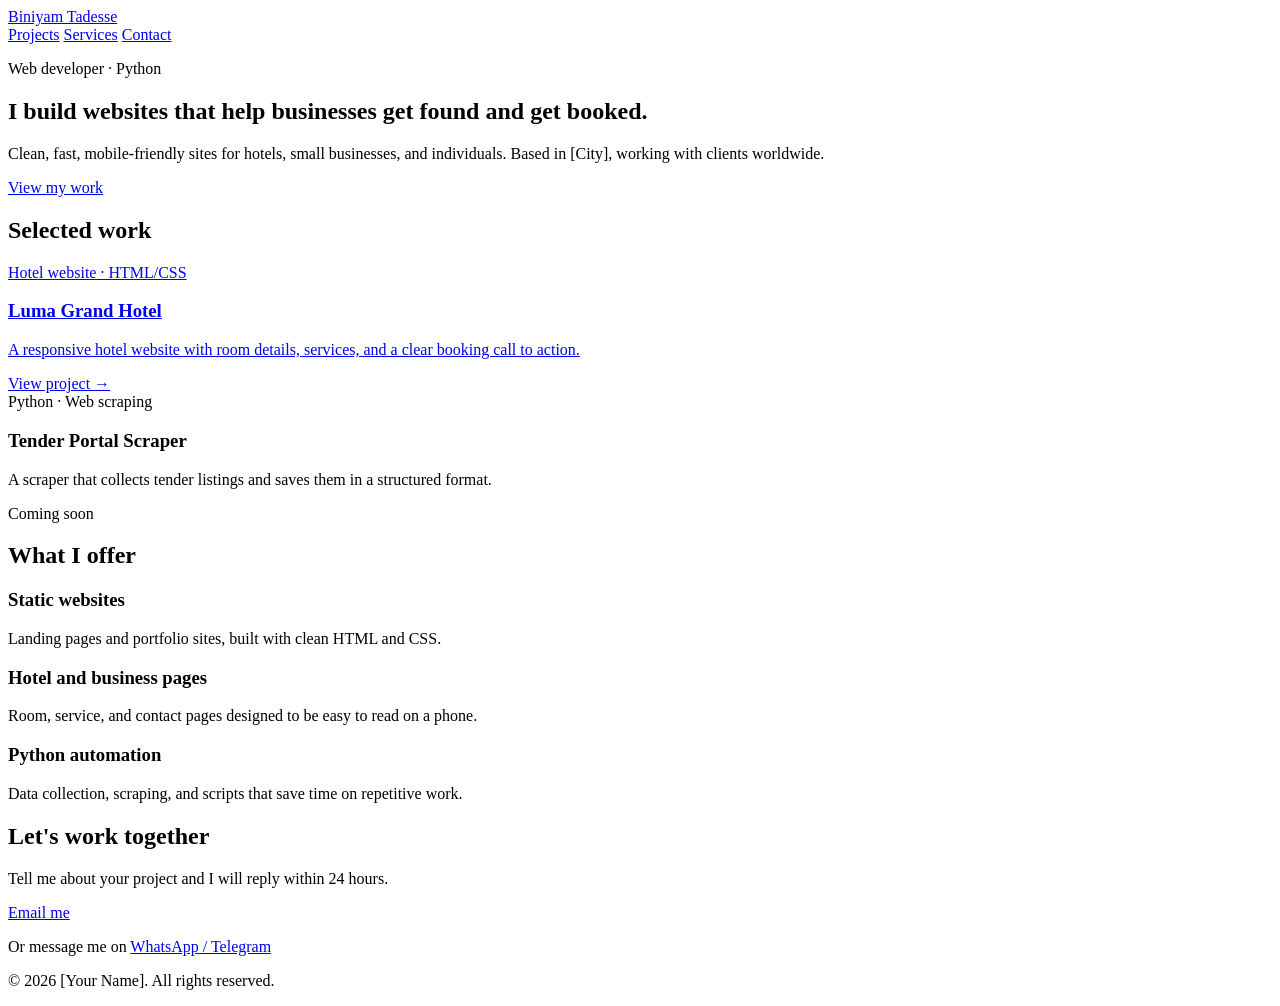
==== index.html @ 091b4e88 "Create index.html for portfolio website Initial HTML structure for a personal portfolio website." ====
<!DOCTYPE html>
<html lang="en">
<head>
  <meta charset="UTF-8">
  <meta name="viewport" content="width=device-width, initial-scale=1.0">
  <title>Biniyam Tadesse | Web Developer</title>
  <meta name="description" content="Portfolio of [Your Name], web developer and Python specialist.">
  <link rel="stylesheet" href="style.css">
</head>
<body>

  <header class="site-header">
    <a href="#top" class="logo">Biniyam Tadesse</a>
    <nav>
      <a href="#projects">Projects</a>
      <a href="#services">Services</a>
      <a href="#contact" class="nav-cta">Contact</a>
    </nav>
  </header>

  <main id="top">
    <section class="hero">
      <p class="eyebrow">Web developer · Python</p>
      <h1>I build websites that help businesses get found and get booked.</h1>
      <p class="lead">
        Clean, fast, mobile-friendly sites for hotels, small businesses, and
        individuals. Based in [City], working with clients worldwide.
      </p>
      <a href="#projects" class="btn">View my work</a>
    </section>

    <section id="projects" class="section">
      <h2>Selected work</h2>
      <div class="project-grid">

        <a href="hotel/index.html" class="project-card">
          <span class="project-tag">Hotel website · HTML/CSS</span>
          <h3>Luma Grand Hotel</h3>
          <p>A responsive hotel website with room details, services, and a clear booking call to action.</p>
          <span class="project-link">View project →</span>
        </a>

        <div class="project-card">
          <span class="project-tag">Python · Web scraping</span>
          <h3>Tender Portal Scraper</h3>
          <p>A scraper that collects tender listings and saves them in a structured format.</p>
          <span class="project-link muted">Coming soon</span>
        </div>

      </div>
    </section>

    <section id="services" class="section section-alt">
      <h2>What I offer</h2>
      <div class="service-grid">
        <div class="service">
          <h3>Static websites</h3>
          <p>Landing pages and portfolio sites, built with clean HTML and CSS.</p>
        </div>
        <div class="service">
          <h3>Hotel and business pages</h3>
          <p>Room, service, and contact pages designed to be easy to read on a phone.</p>
        </div>
        <div class="service">
          <h3>Python automation</h3>
          <p>Data collection, scraping, and scripts that save time on repetitive work.</p>
        </div>
      </div>
    </section>

    <section id="contact" class="section contact">
      <h2>Let's work together</h2>
      <p>Tell me about your project and I will reply within 24 hours.</p>
      <a href="mailto:[your-email@example.com]" class="btn">Email me</a>
      <p class="small">
        Or message me on
        <a href="[your-whatsapp-or-telegram-link]">WhatsApp / Telegram</a>
      </p>
    </section>
  </main>

  <footer class="site-footer">
    <p>© 2026 [Your Name]. All rights reserved.</p>
  </footer>

</body>
</html>
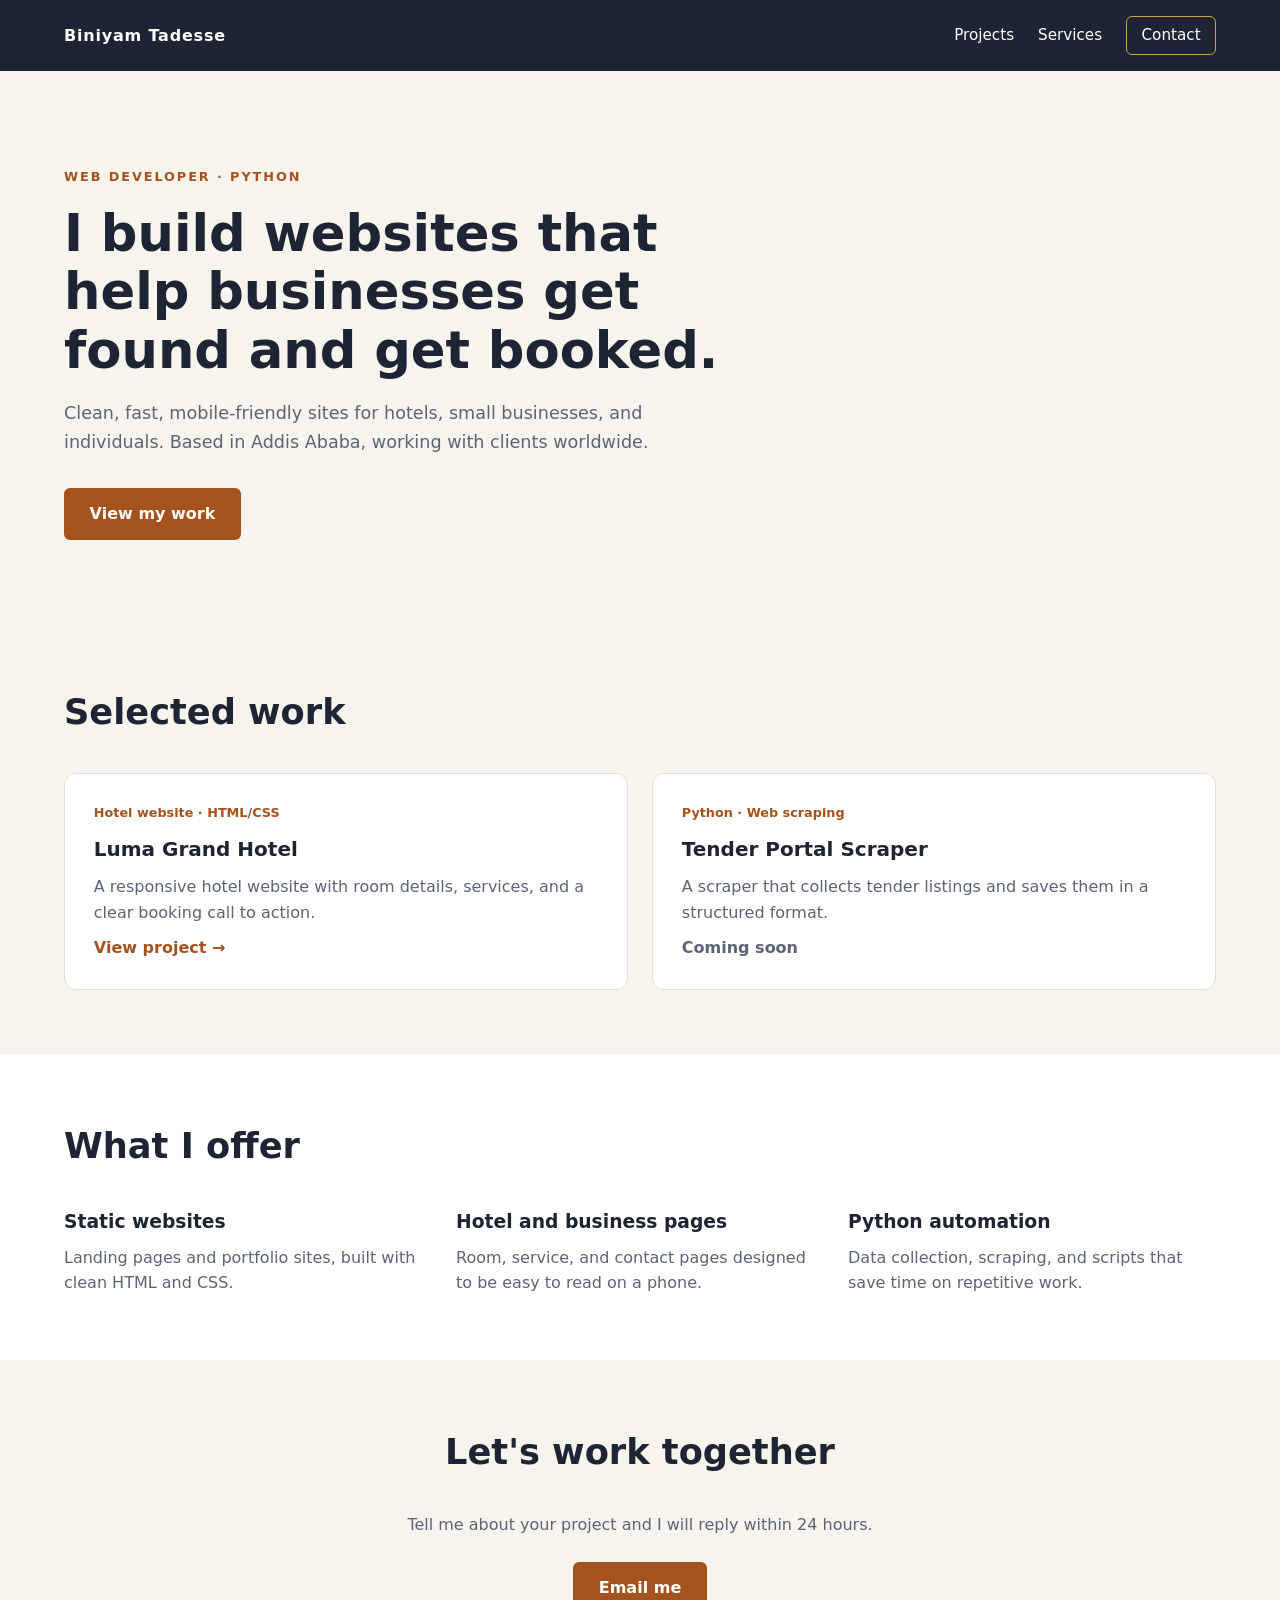
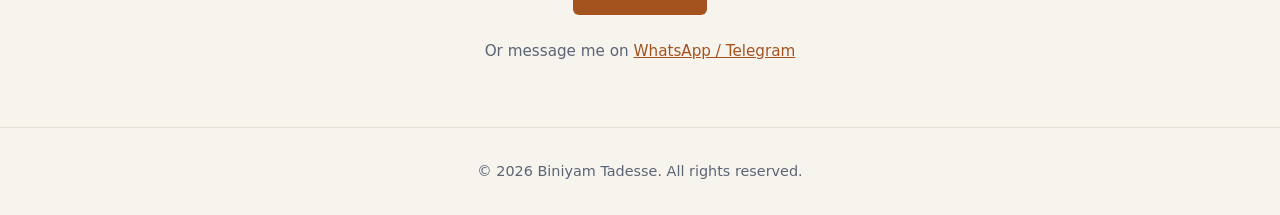
==== commit 44a25742: "Update personal information in index.html" ====
--- a/index.html
+++ b/index.html
@@ -24,7 +24,7 @@
       <h1>I build websites that help businesses get found and get booked.</h1>
       <p class="lead">
         Clean, fast, mobile-friendly sites for hotels, small businesses, and
-        individuals. Based in [City], working with clients worldwide.
+        individuals. Based in Addis Ababa, working with clients worldwide.
       </p>
       <a href="#projects" class="btn">View my work</a>
     </section>
@@ -74,13 +74,13 @@
       <a href="mailto:[your-email@example.com]" class="btn">Email me</a>
       <p class="small">
         Or message me on
-        <a href="[your-whatsapp-or-telegram-link]">WhatsApp / Telegram</a>
+        <a href="https://t.me/Bennzion">WhatsApp / Telegram</a>
       </p>
     </section>
   </main>
 
   <footer class="site-footer">
-    <p>© 2026 [Your Name]. All rights reserved.</p>
+    <p>© 2026 Biniyam Tadesse. All rights reserved.</p>
   </footer>
 
 </body>
--- a/style.css
+++ b/style.css
@@ -0,0 +1,146 @@
+:root {
+  --ink: #1d2433;
+  --muted: #5b6475;
+  --paper: #f7f4ee;
+  --white: #ffffff;
+  --accent: #a4531f;
+  --gold: #c9a24a;
+  --radius: 12px;
+}
+
+* { box-sizing: border-box; margin: 0; padding: 0; }
+
+body {
+  font-family: system-ui, -apple-system, "Segoe UI", Roboto, sans-serif;
+  color: var(--ink);
+  background: var(--paper);
+  line-height: 1.6;
+}
+
+a { color: inherit; }
+
+/* Header */
+.site-header {
+  position: sticky;
+  top: 0;
+  z-index: 10;
+  display: flex;
+  justify-content: space-between;
+  align-items: center;
+  padding: 1rem 5%;
+  background: var(--ink);
+  color: var(--white);
+}
+.logo { font-weight: 700; text-decoration: none; letter-spacing: 0.05em; }
+.site-header nav { display: flex; gap: 1.5rem; align-items: center; }
+.site-header nav a { text-decoration: none; font-size: 0.95rem; }
+.nav-cta {
+  border: 1px solid var(--gold);
+  padding: 0.4rem 0.9rem;
+  border-radius: 6px;
+}
+
+/* Hero */
+.hero {
+  padding: 6rem 5% 5rem;
+  max-width: 800px;
+}
+.eyebrow {
+  color: var(--accent);
+  text-transform: uppercase;
+  letter-spacing: 0.15em;
+  font-size: 0.8rem;
+  font-weight: 600;
+  margin-bottom: 1rem;
+}
+.hero h1 {
+  font-size: clamp(2rem, 5vw, 3.2rem);
+  line-height: 1.15;
+  margin-bottom: 1.2rem;
+}
+.lead {
+  font-size: 1.1rem;
+  color: var(--muted);
+  margin-bottom: 2rem;
+}
+
+/* Buttons */
+.btn {
+  display: inline-block;
+  background: var(--accent);
+  color: var(--white);
+  padding: 0.85rem 1.6rem;
+  border-radius: 6px;
+  text-decoration: none;
+  font-weight: 600;
+}
+.btn:hover { opacity: 0.9; }
+
+/* Sections */
+.section { padding: 4rem 5%; }
+.section h2 {
+  font-size: clamp(1.6rem, 3vw, 2.2rem);
+  margin-bottom: 2rem;
+}
+.section-alt { background: var(--white); }
+
+/* Project cards */
+.project-grid {
+  display: grid;
+  gap: 1.5rem;
+  grid-template-columns: repeat(auto-fit, minmax(260px, 1fr));
+}
+.project-card {
+  display: flex;
+  flex-direction: column;
+  gap: 0.6rem;
+  padding: 1.8rem;
+  background: var(--white);
+  border: 1px solid #e6e0d4;
+  border-radius: var(--radius);
+  text-decoration: none;
+  transition: transform 0.2s, box-shadow 0.2s;
+}
+a.project-card:hover {
+  transform: translateY(-4px);
+  box-shadow: 0 10px 24px rgba(0, 0, 0, 0.08);
+}
+.project-tag {
+  font-size: 0.8rem;
+  color: var(--accent);
+  font-weight: 600;
+}
+.project-card h3 { font-size: 1.25rem; }
+.project-card p { color: var(--muted); flex-grow: 1; }
+.project-link { font-weight: 600; color: var(--accent); }
+.project-link.muted { color: var(--muted); }
+
+/* Services */
+.service-grid {
+  display: grid;
+  gap: 1.5rem;
+  grid-template-columns: repeat(auto-fit, minmax(220px, 1fr));
+}
+.service h3 { margin-bottom: 0.5rem; }
+.service p { color: var(--muted); }
+
+/* Contact */
+.contact { text-align: center; }
+.contact p { color: var(--muted); margin-bottom: 1.5rem; }
+.contact .small { font-size: 0.95rem; margin: 1.5rem 0 0; }
+.contact .small a { color: var(--accent); }
+
+/* Footer */
+.site-footer {
+  text-align: center;
+  padding: 2rem 5%;
+  color: var(--muted);
+  font-size: 0.9rem;
+  border-top: 1px solid #e6e0d4;
+}
+
+/* Mobile */
+@media (max-width: 640px) {
+  .site-header { flex-direction: column; gap: 0.8rem; }
+  .site-header nav { gap: 1rem; }
+}
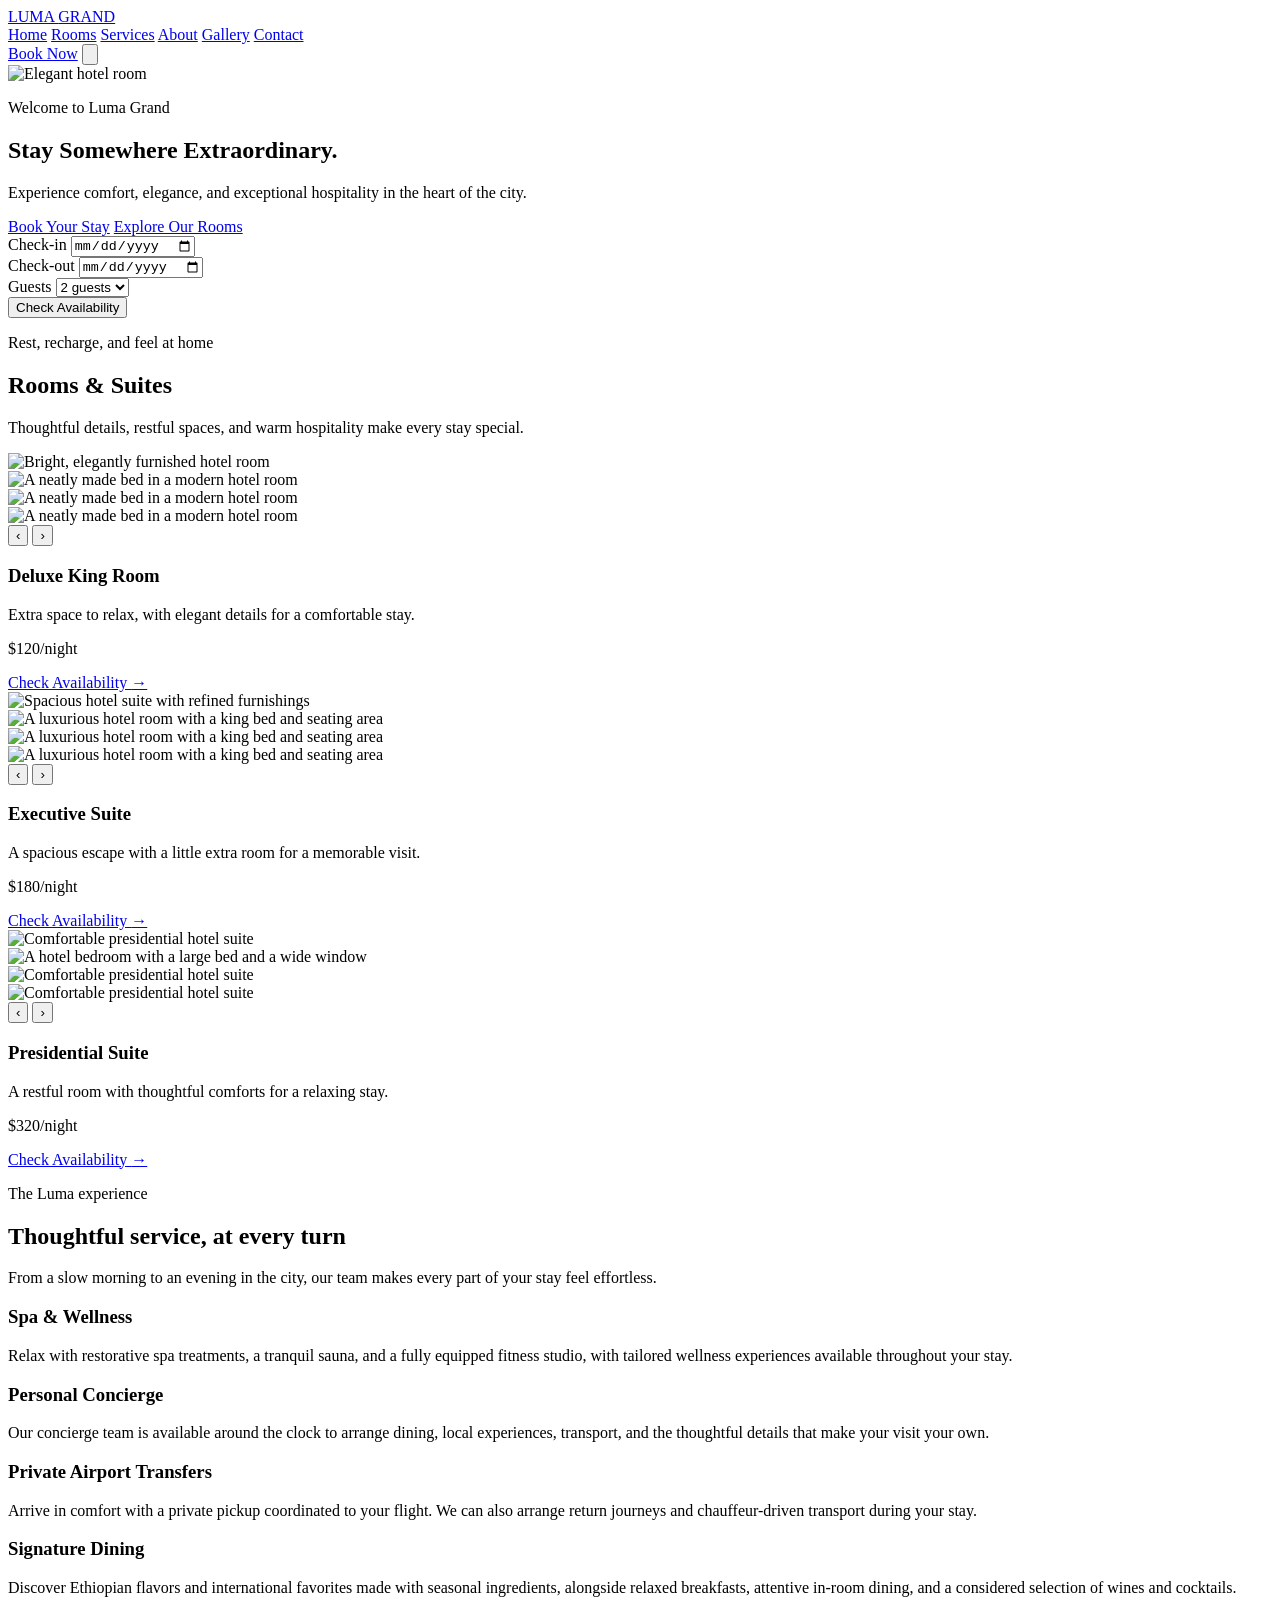
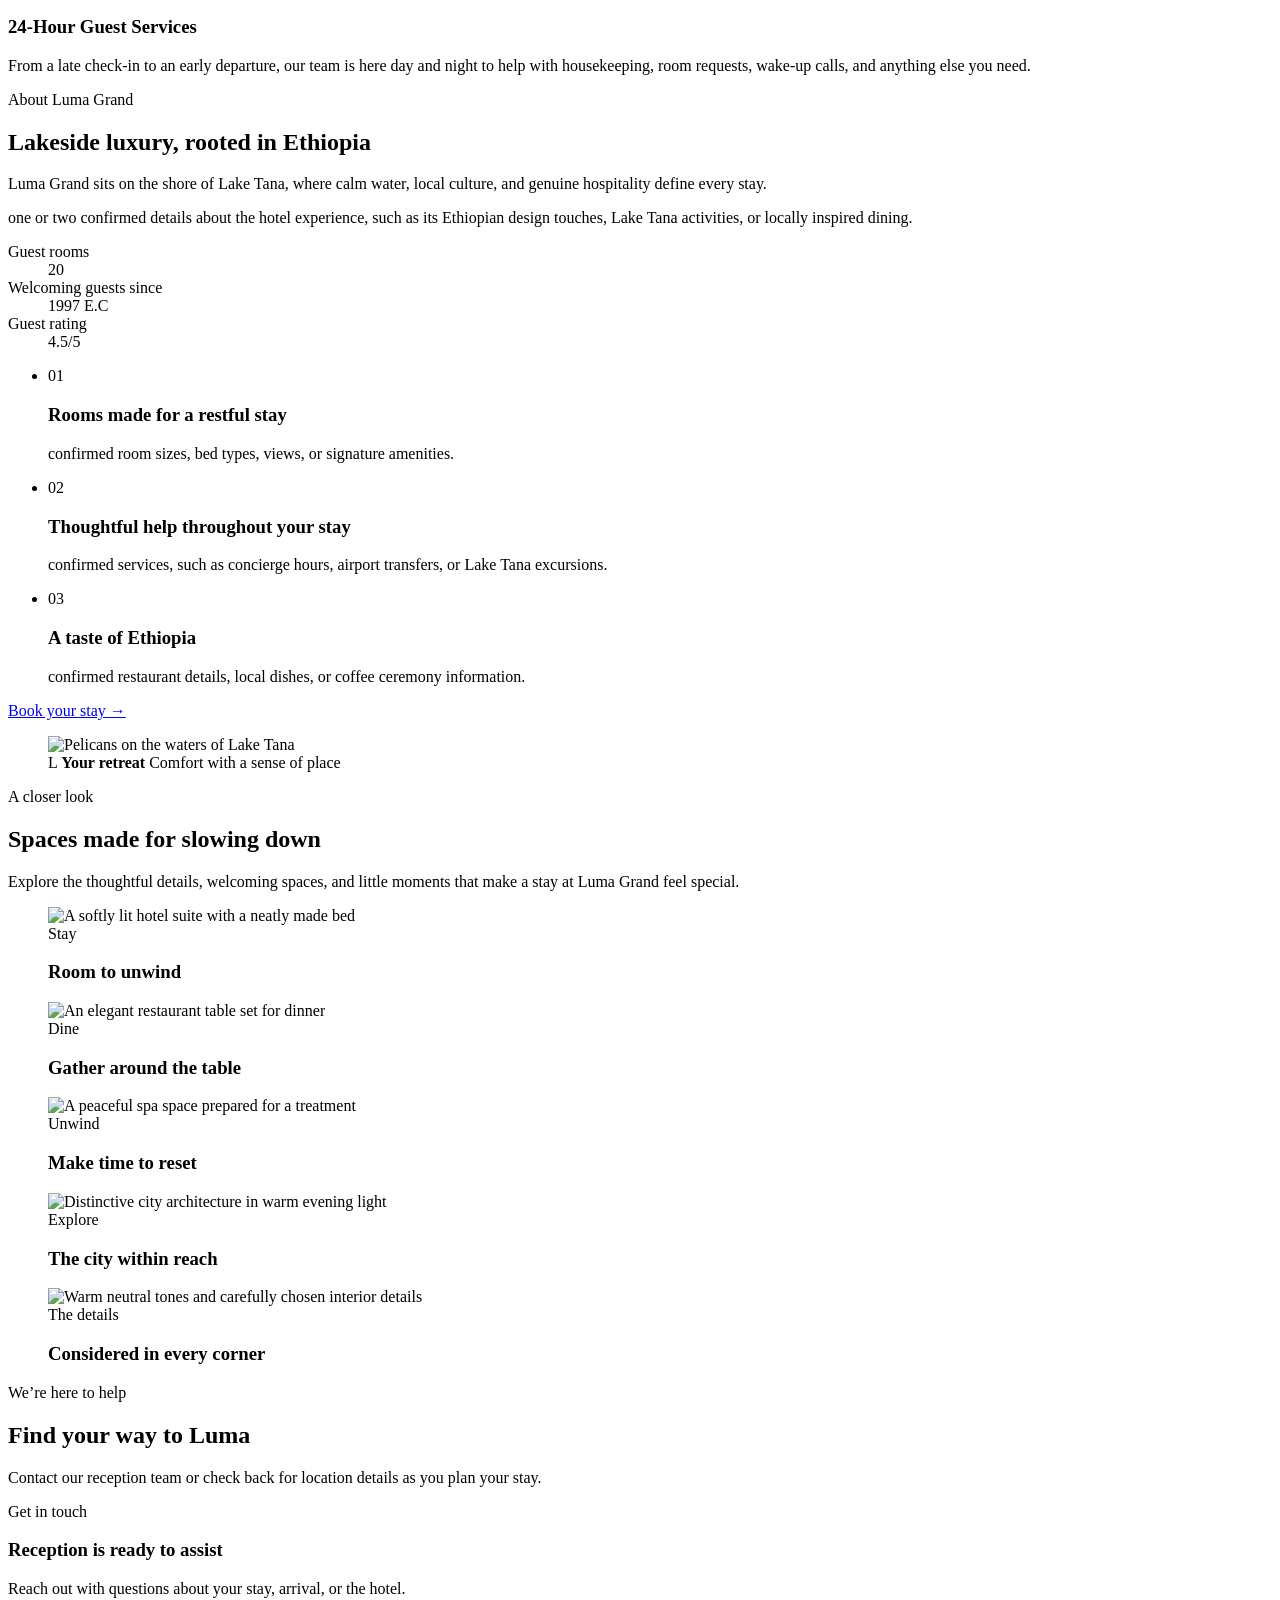
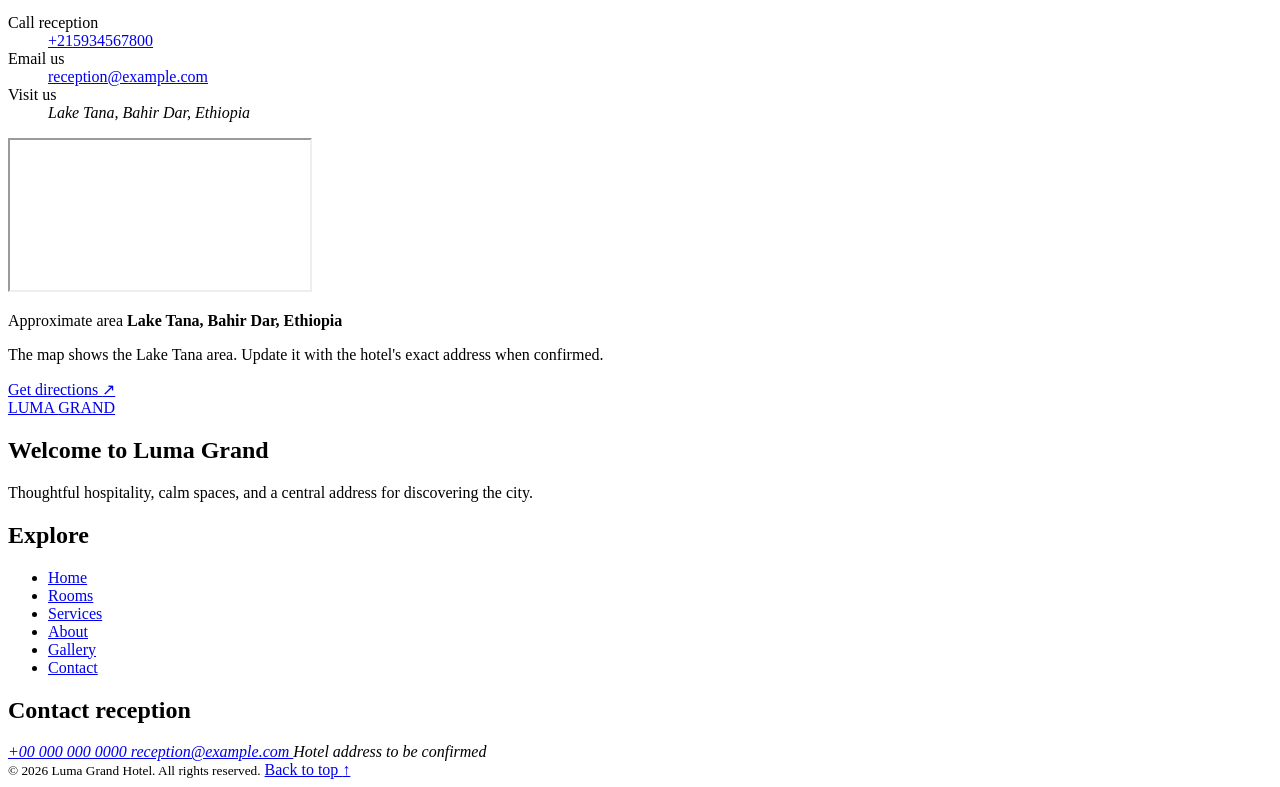
==== commit a83b8d57: "Add files via upload" ====
--- a/index.html
+++ b/index.html
@@ -1,87 +1,595 @@
-<!DOCTYPE html>
-<html lang="en">
-<head>
-  <meta charset="UTF-8">
-  <meta name="viewport" content="width=device-width, initial-scale=1.0">
-  <title>Biniyam Tadesse | Web Developer</title>
-  <meta name="description" content="Portfolio of [Your Name], web developer and Python specialist.">
-  <link rel="stylesheet" href="style.css">
-</head>
-<body>
-
-  <header class="site-header">
-    <a href="#top" class="logo">Biniyam Tadesse</a>
-    <nav>
-      <a href="#projects">Projects</a>
-      <a href="#services">Services</a>
-      <a href="#contact" class="nav-cta">Contact</a>
-    </nav>
-  </header>
-
-  <main id="top">
-    <section class="hero">
-      <p class="eyebrow">Web developer · Python</p>
-      <h1>I build websites that help businesses get found and get booked.</h1>
-      <p class="lead">
-        Clean, fast, mobile-friendly sites for hotels, small businesses, and
-        individuals. Based in Addis Ababa, working with clients worldwide.
-      </p>
-      <a href="#projects" class="btn">View my work</a>
-    </section>
-
-    <section id="projects" class="section">
-      <h2>Selected work</h2>
-      <div class="project-grid">
-
-        <a href="hotel/index.html" class="project-card">
-          <span class="project-tag">Hotel website · HTML/CSS</span>
-          <h3>Luma Grand Hotel</h3>
-          <p>A responsive hotel website with room details, services, and a clear booking call to action.</p>
-          <span class="project-link">View project →</span>
-        </a>
-
-        <div class="project-card">
-          <span class="project-tag">Python · Web scraping</span>
-          <h3>Tender Portal Scraper</h3>
-          <p>A scraper that collects tender listings and saves them in a structured format.</p>
-          <span class="project-link muted">Coming soon</span>
-        </div>
-
-      </div>
-    </section>
-
-    <section id="services" class="section section-alt">
-      <h2>What I offer</h2>
-      <div class="service-grid">
-        <div class="service">
-          <h3>Static websites</h3>
-          <p>Landing pages and portfolio sites, built with clean HTML and CSS.</p>
-        </div>
-        <div class="service">
-          <h3>Hotel and business pages</h3>
-          <p>Room, service, and contact pages designed to be easy to read on a phone.</p>
-        </div>
-        <div class="service">
-          <h3>Python automation</h3>
-          <p>Data collection, scraping, and scripts that save time on repetitive work.</p>
-        </div>
-      </div>
-    </section>
-
-    <section id="contact" class="section contact">
-      <h2>Let's work together</h2>
-      <p>Tell me about your project and I will reply within 24 hours.</p>
-      <a href="mailto:[your-email@example.com]" class="btn">Email me</a>
-      <p class="small">
-        Or message me on
-        <a href="https://t.me/Bennzion">WhatsApp / Telegram</a>
-      </p>
-    </section>
-  </main>
-
-  <footer class="site-footer">
-    <p>© 2026 Biniyam Tadesse. All rights reserved.</p>
-  </footer>
-
-</body>
-</html>
+<!DOCTYPE html>
+<html lang="en">
+<head>
+  <meta charset="UTF-8">
+  <meta name="viewport" content="width=device-width, initial-scale=1.0">
+  <meta
+  name="description"
+  content="Discover thoughtful hospitality, elegant rooms, and memorable stays at Luma Grand Hotel."
+  >
+  <title>Luma Grand Hotel</title>
+  <link rel="stylesheet" href="css/style.css">
+  <script src="js/menu.js" defer></script>
+  <script src="js/room-gallery.js" defer></script>
+</head>
+<body class="site-page">
+  <header class="site-header">
+    <nav class="site-nav" aria-label="Main navigation">
+      <a href="#home" class="site-brand">
+        LUMA <span class="site-brand__subname">GRAND</span>
+      </a>
+
+      <div id="primary-navigation" class="site-nav__links">
+        <a href="#home" class="site-nav__link">Home</a>
+        <a href="#rooms" class="site-nav__link">Rooms</a>
+        <a href="#services" class="site-nav__link">Services</a>
+        <a href="#about" class="site-nav__link">About</a>
+        <a href="#gallery" class="site-nav__link">Gallery</a>
+        <a href="#contact" class="site-nav__link">Contact</a>
+      </div>
+
+      <a href="#booking" class="site-nav__book">Book Now</a>
+
+      <button
+        type="button"
+        class="menu-toggle"
+        aria-label="Open navigation menu"
+        aria-controls="primary-navigation"
+        aria-expanded="false"
+      >
+        <svg class="menu-toggle__icon" fill="none" viewBox="0 0 24 24" stroke="currentColor" aria-hidden="true">
+          <path stroke-linecap="round" stroke-linejoin="round" stroke-width="1.5" d="M4 6h16M4 12h16M4 18h16" />
+        </svg>
+      </button>
+    </nav>
+  </header>
+
+  <main>
+    <section id="home" class="hero">
+      <img
+        src="https://images.unsplash.com/photo-1611892440504-42a792e24d32?auto=format&fit=crop&w=2000&q=85"
+        alt="Elegant hotel room"
+        class="hero__image"
+        loading="eager"
+      />
+      <div class="hero__shade" aria-hidden="true"></div>
+
+      <div class="hero__content">
+        <p class="eyebrow hero__eyebrow">Welcome to Luma Grand</p>
+        <h1 class="hero__title">Stay Somewhere Extraordinary.</h1>
+        <p class="hero__description">
+          Experience comfort, elegance, and exceptional hospitality in the heart of the city.
+        </p>
+        <div class="hero__actions">
+        <a href="#booking" class="hero__button hero__button--outline">Book Your Stay</a>
+        <a href="#rooms" class="hero__button hero__button--gold">Explore Our Rooms</a>
+        </div>
+
+        <form id="booking" action="#" method="get" class="booking-form">
+          <div class="booking-form__field">
+            <label for="check-in" class="field-label">Check-in</label>
+            <input id="check-in" name="check_in" type="date" required class="field-control">
+          </div>
+
+          <div class="booking-form__field">
+            <label for="check-out" class="field-label">Check-out</label>
+            <input id="check-out" name="check_out" type="date" required class="field-control">
+          </div>
+
+          <div class="booking-form__field">
+            <label for="guests" class="field-label">Guests</label>
+            <select id="guests" name="guests" class="field-control">
+              <option value="1">1 guest</option>
+              <option value="2" selected>2 guests</option>
+              <option value="3">3 guests</option>
+              <option value="4">4 guests</option>
+            </select>
+          </div>
+
+          <button type="submit" class="booking-form__submit">Check Availability</button>
+        </form>
+      </div>
+    </section>
+
+    <section id="rooms" class="page-section page-section--rooms">
+      <div class="site-container">
+        <div class="section-heading">
+          <p class="eyebrow section-heading__eyebrow">Rest, recharge, and feel at home</p>
+          <h2 class="section-heading__title">Rooms &amp; Suites</h2>
+          <p class="section-heading__description">
+            Thoughtful details, restful spaces, and warm hospitality make every stay special.
+          </p>
+        </div>
+
+        <div class="room-grid">
+          <article class="room-card">
+            <div class="room-card__gallery" data-room-gallery role="region" aria-label="Deluxe King Room photos">
+              <div class="room-card__image-viewport" data-gallery-viewport>
+                <div class="room-card__image-track">
+                  <div class="room-card__image-slide">
+                    <img
+                      src="https://images.unsplash.com/photo-1611892440504-42a792e24d32?auto=format&fit=crop&w=2000&q=85"
+                      alt="Bright, elegantly furnished hotel room"
+                      class="room-card__image"
+                      loading="lazy"
+                    />
+                  </div>
+                  <div class="room-card__image-slide">
+                    <img
+                      src="https://images.unsplash.com/photo-1772476361154-e894ba10d757?auto=format&fit=crop&w=1200&q=85"
+                      alt="A neatly made bed in a modern hotel room"
+                      class="room-card__image"
+                      loading="lazy"
+                    />
+                  </div>
+                   <div class="room-card__image-slide">
+                    <img
+                      src="https://i.pinimg.com/736x/76/9d/70/769d70ebd19505c84ec2e665d697136c.jpg"
+                      alt="A neatly made bed in a modern hotel room"
+                      class="room-card__image"
+                      loading="lazy"
+                    />
+                  </div>
+                  <div class="room-card__image-slide">
+                    <img
+                      src="https://i.pinimg.com/736x/f0/88/47/f0884751be17b353c7e1c230369a86a5.jpg"
+                      alt="A neatly made bed in a modern hotel room"
+                      class="room-card__image"
+                      loading="lazy"
+                    />
+                  </div>
+                </div>
+              </div>
+              <button class="room-card__gallery-arrow room-card__gallery-arrow--previous" type="button" data-gallery-previous aria-label="Previous photo">‹</button>
+              <button class="room-card__gallery-arrow room-card__gallery-arrow--next" type="button" data-gallery-next aria-label="Next photo">›</button>
+              <div class="room-card__gallery-dots" data-gallery-dots aria-label="Choose a room photo"></div>
+            </div>
+            <div class="room-card__body">
+              <h3 class="room-card__title">Deluxe King Room</h3>
+              <p class="room-card__description">Extra space to relax, with elegant details for a comfortable stay.</p>
+              <p class="room-card__price">$120/night</p>
+              <a href="#booking" class="room-card__link">Check Availability <span aria-hidden="true">→</span></a>
+            </div>
+          </article>
+
+          <article class="room-card">
+            <div class="room-card__gallery" data-room-gallery role="region" aria-label="Executive Suite photos">
+              <div class="room-card__image-viewport" data-gallery-viewport>
+                <div class="room-card__image-track">
+                  <div class="room-card__image-slide">
+                    <img
+                      src="https://images.unsplash.com/photo-1590490360182-c33d57733427?auto=format&fit=crop&w=1200&q=85"
+                      alt="Spacious hotel suite with refined furnishings"
+                      class="room-card__image"
+                      loading="lazy"
+                    />
+                  </div>
+                  <div class="room-card__image-slide">
+                    <img
+                      src="https://images.unsplash.com/photo-1776763018972-588e27bf6511?auto=format&fit=crop&w=1200&q=85"
+                      alt="A luxurious hotel room with a king bed and seating area"
+                      class="room-card__image"
+                      loading="lazy"
+                    />
+                  </div>
+                  <div class="room-card__image-slide">
+                    <img
+                      src="https://i.pinimg.com/1200x/eb/c6/1f/ebc61f3b83f613e7d39811c6dc09fb13.jpg"
+                      alt="A luxurious hotel room with a king bed and seating area"
+                      class="room-card__image"
+                      loading="lazy"
+                    />
+                  </div>
+                    <div class="room-card__image-slide">
+                    <img
+                      src="https://i.pinimg.com/736x/34/ca/40/34ca40b4fa34e89ba1ad8e41f3b951e4.jpg"
+                      alt="A luxurious hotel room with a king bed and seating area"
+                      class="room-card__image"
+                      loading="lazy"
+                    />
+                  </div>
+                  
+
+                </div>
+              </div>
+              <button class="room-card__gallery-arrow room-card__gallery-arrow--previous" type="button" data-gallery-previous aria-label="Previous photo">‹</button>
+              <button class="room-card__gallery-arrow room-card__gallery-arrow--next" type="button" data-gallery-next aria-label="Next photo">›</button>
+              <div class="room-card__gallery-dots" data-gallery-dots aria-label="Choose a room photo"></div>
+            </div>
+            <div class="room-card__body">
+              <h3 class="room-card__title">Executive Suite</h3>
+              <p class="room-card__description">A spacious escape with a little extra room for a memorable visit.</p>
+              <p class="room-card__price">$180/night</p>
+              <a href="#booking" class="room-card__link">Check Availability <span aria-hidden="true">→</span></a>
+            </div>
+          </article>
+
+          <article class="room-card">
+            <div class="room-card__gallery" data-room-gallery role="region" aria-label="Presidential Suite photos">
+              <div class="room-card__image-viewport" data-gallery-viewport>
+                <div class="room-card__image-track">
+                  <div class="room-card__image-slide">
+                    <img
+                      src="https://images.unsplash.com/photo-1702675301342-cac2dc3ef15a?w=1200&auto=format&fit=crop&q=85"
+                      alt="Comfortable presidential hotel suite"
+                      class="room-card__image"
+                      loading="lazy"
+                    />
+                  </div>
+                  <div class="room-card__image-slide">
+                    <img
+                      src="https://images.unsplash.com/photo-1675409145919-277c0fc2aa7d?auto=format&fit=crop&w=1200&q=85"
+                      alt="A hotel bedroom with a large bed and a wide window"
+                      class="room-card__image"
+                      loading="lazy"
+                    />
+                  </div>
+                  <div class="room-card__image-slide">
+                    <img
+                      src="https://i.pinimg.com/1200x/72/b6/a3/72b6a36e435ae43b0bdc7d7fd8b41e9e.jpg"
+                      alt="Comfortable presidential hotel suite"
+                      class="room-card__image"
+                      loading="lazy"
+                    />
+                  </div>
+                  <div class="room-card__image-slide">
+                    <img
+                      src="https://i.pinimg.com/736x/b8/fa/6c/b8fa6ce1f96d4c894a04c8ae20b2d136.jpg"
+                      alt="Comfortable presidential hotel suite"
+                      class="room-card__image"
+                      loading="lazy"
+                    />
+                  </div>
+                </div>
+              </div>
+              <button class="room-card__gallery-arrow room-card__gallery-arrow--previous" type="button" data-gallery-previous aria-label="Previous photo">‹</button>
+              <button class="room-card__gallery-arrow room-card__gallery-arrow--next" type="button" data-gallery-next aria-label="Next photo">›</button>
+              <div class="room-card__gallery-dots" data-gallery-dots aria-label="Choose a room photo"></div>
+            </div>
+            <div class="room-card__body">
+              <h3 class="room-card__title">Presidential Suite</h3>
+              <p class="room-card__description">A restful room with thoughtful comforts for a relaxing stay.</p>
+              <p class="room-card__price">$320/night</p>
+              <a href="#booking" class="room-card__link">Check Availability <span aria-hidden="true">→</span></a>
+            </div>
+          </article>
+        </div>
+      </div>
+    </section>
+
+    <section id="services" class="page-section page-section--services">
+      <div class="site-container">
+        <div class="section-heading section-heading--service">
+          
+       
+          <p class="eyebrow section-heading__eyebrow">The Luma experience</p>
+          <h2 class="section-heading__title">Thoughtful service, at every turn</h2>
+          <p class="section-heading__description">
+            From a slow morning to an evening in the city, our team makes every part of your stay feel effortless.
+          </p>
+        </div>
+
+        <div class="service-grid">
+          <article class="service-card">
+            <h3 class="service-card__title">Spa &amp; Wellness</h3>
+            <p class="service-card__description">Relax with restorative spa treatments, a tranquil sauna, and a fully equipped fitness studio, with tailored wellness experiences available throughout your stay.</p>
+          </article>
+
+          <article class="service-card">
+            <h3 class="service-card__title">Personal Concierge</h3>
+            <p class="service-card__description">Our concierge team is available around the clock to arrange dining, local experiences, transport, and the thoughtful details that make your visit your own.</p>
+          </article>
+
+          <article class="service-card">
+            <h3 class="service-card__title">Private Airport Transfers</h3>
+            <p class="service-card__description">Arrive in comfort with a private pickup coordinated to your flight. We can also arrange return journeys and chauffeur-driven transport during your stay.</p>
+          </article>
+
+          <article class="service-card">
+            <h3 class="service-card__title">Signature Dining</h3>
+            <p class="service-card__description">Discover Ethiopian flavors and international favorites made with seasonal ingredients, alongside relaxed breakfasts, attentive in-room dining, and a considered selection of wines and cocktails.</p>
+          </article>
+
+          <article class="service-card">
+            <h3 class="service-card__title">24-Hour Guest Services</h3>
+            <p class="service-card__description">From a late check-in to an early departure, our team is here day and night to help with housekeeping, room requests, wake-up calls, and anything else you need.</p>
+            </article>
+        </div>
+      </div>
+    </section>
+
+<section id="about" class="page-section page-section--about">
+  <div class="site-container about-layout">
+    <div class="about-content">
+      <p class="eyebrow section-heading__eyebrow">About Luma Grand</p>
+      <h2 class="section-heading__title">Lakeside luxury, rooted in Ethiopia</h2>
+
+      <p class="about-copy">
+        Luma Grand sits on the shore of Lake Tana, where calm water, local culture, and genuine hospitality define every stay.
+      </p>
+      <p class="about-copy">
+        one or two confirmed details about the hotel experience, such as its Ethiopian design touches, Lake Tana activities, or locally inspired dining.
+      </p>
+
+      <dl class="about-facts" aria-label="Luma Grand at a glance">
+        <div class="about-fact">
+          <dt>Guest rooms</dt>
+          <dd>20</dd>
+        </div>
+        <div class="about-fact">
+          <dt>Welcoming guests since</dt>
+          <dd>1997 E.C</dd>
+        </div>
+        <div class="about-fact">
+          <dt>Guest rating</dt>
+          <dd>4.5/5</dd>
+        </div>
+      </dl>
+
+      <ul class="about-highlights" aria-label="What makes a stay at Luma Grand special">
+        <li class="about-highlight">
+          <span class="about-highlight__number" aria-hidden="true">01</span>
+          <div>
+          <h3 class="about-highlight__title">Rooms made for a restful stay</h3>
+          <p class="about-highlight__copy"> confirmed room sizes, bed types, views, or signature amenities.</p>
+          </div>
+        </li>
+        <li class="about-highlight">
+          <span class="about-highlight__number" aria-hidden="true">02</span>
+          <div>
+          <h3 class="about-highlight__title">Thoughtful help throughout your stay</h3>
+          <p class="about-highlight__copy"> confirmed services, such as concierge hours, airport transfers, or Lake Tana excursions.</p>
+          </div>
+        </li>
+        <li class="about-highlight">
+          <span class="about-highlight__number" aria-hidden="true">03</span>
+          <div>
+          <h3 class="about-highlight__title">A taste of Ethiopia</h3>
+          <p class="about-highlight__copy"> confirmed restaurant details, local dishes, or coffee ceremony information.</p>
+          </div>
+        </li>
+      </ul>
+
+      <a href="#booking" class="about-link">Book your stay <span aria-hidden="true">→</span></a>
+    </div>
+
+    <figure class="about-visual">
+      <img
+        src="https://media.gettyimages.com/id/453369028/photo/ethiopia-bahar-dar-lake-tana-pelicans.webp?s=2048x2048&w=gi&k=20&c=u98x7X9MAimIpeB-MxUpWgUMfkW3mNP9EmkpA6QNp6g="
+        alt="Pelicans on the waters of Lake Tana"
+        class="about-image"
+      />
+      <figcaption class="about-image-caption">
+        <span class="about-image-caption__mark" aria-hidden="true">L</span>
+        <span>
+          <strong class="about-image-caption__title">Your retreat</strong>
+          <span class="about-image-caption__copy">Comfort with a sense of place</span>
+        </span>
+      </figcaption>
+    </figure>
+
+    
+  </div>
+</section>
+
+   <section id="gallery" class="page-section page-section--gallery">
+      <div class="site-container">
+        <div class="section-heading section-heading--gallery">
+          <p class="eyebrow section-heading__eyebrow">A closer look</p>
+          <h2 class="section-heading__title">Spaces made for slowing down</h2>
+          <p class="section-heading__description">
+            Explore the thoughtful details, welcoming spaces, and little moments that make a stay at Luma Grand feel special.
+          </p>
+        </div>
+
+        <div class="gallery-grid">
+          <!-- Replace each sample Unsplash image URL and update its alt text to match your chosen photo. -->
+
+          <figure  class="gallery-item gallery-item--feature">
+            
+            <img 
+              src="https://images.unsplash.com/photo-1611892440504-42a792e24d32?auto=format&fit=crop&w=1600&q=85"
+              alt="A softly lit hotel suite with a neatly made bed"
+              class="gallery-item__image"
+              loading="lazy"
+              decoding="async"
+            />
+            <figcaption class="gallery-item__caption">
+              <span class="gallery-item__category">Stay</span>
+              <h3 class="gallery-item__title">Room to unwind</h3>
+            </figcaption>
+          </figure>
+
+          <figure class="gallery-item gallery-item--side">
+            <img
+              src="https://images.unsplash.com/photo-1414235077428-338989a2e8c0?auto=format&fit=crop&w=1000&q=85"
+              alt="An elegant restaurant table set for dinner"
+              class="gallery-item__image"
+              loading="lazy"
+            />
+            <figcaption class="gallery-item__caption">
+              <span class="gallery-item__category">Dine</span>
+              <h3 class="gallery-item__title">Gather around the table</h3>
+            </figcaption>
+          </figure>
+
+
+          <figure class="gallery-item gallery-item--side">
+            <img
+              src="https://images.unsplash.com/photo-1540555700478-4be289fbecef?auto=format&fit=crop&w=1000&q=85"
+              alt="A peaceful spa space prepared for a treatment"
+              class="gallery-item__image"
+              loading="lazy"
+              decoding="async"
+            />
+            <figcaption class="gallery-item__caption">
+              <span class="gallery-item__category">Unwind</span>
+              <h3 class="gallery-item__title">Make time to reset</h3>
+            </figcaption>
+          </figure>
+
+          <figure class="gallery-item gallery-item--wide">
+            <img
+              src="https://images.unsplash.com/photo-1511818966892-d7d671e672a2?auto=format&fit=crop&w=1000&q=85"
+              alt="Distinctive city architecture in warm evening light"
+              class="gallery-item__image"
+              loading="lazy"
+              decoding="async"
+            />
+            <figcaption class="gallery-item__caption">
+              <span class="gallery-item__category">Explore</span>
+              <h3 class="gallery-item__title">The city within reach</h3>
+           </figcaption>
+          </figure>
+
+
+          <figure class="gallery-item gallery-item--wide">
+            <img
+              src="https://images.unsplash.com/photo-1618221195710-dd6b41faaea6?auto=format&fit=crop&w=1000&q=85"
+              alt="Warm neutral tones and carefully chosen interior details"
+              class="gallery-item__image"
+              loading="lazy"
+              decoding="async"
+            />
+            <figcaption class="gallery-item__caption">
+              <span class="gallery-item__category">The details</span>
+              <h3 class="gallery-item__title">Considered in every corner</h3>
+            </figcaption>
+          </figure>
+        </div>
+      </div>
+    </section>
+
+ <section id="contact" class="page-section page-section--contact">
+      <div class="site-container">
+        <div class="section-heading contact-heading">
+          <p class="eyebrow section-heading__eyebrow">We’re here to help</p>
+          <h2 class="section-heading__title">Find your way to Luma</h2>
+          <p class="section-heading__description">
+            Contact our reception team or check back for location details as you plan your stay.
+          </p>
+        </div>
+
+      <div class="contact-layout">
+          <div class="contact-card">
+            <p class="contact-card__eyebrow">Get in touch</p>
+            <h3 class="contact-card__title">Reception is ready to assist</h3>
+            <p class="contact-card__intro">
+              Reach out with questions about your stay, arrival, or the hotel.
+            </p>
+
+            <dl class="contact-details">
+              <div class="contact-detail">
+                <dt class="contact-detail__label">Call reception</dt>
+                <dd class="contact-detail__value">
+                  <!-- Replace the placeholder number in both the link and visible text. -->
+                  <a class="contact-detail__link" href="tel:+00000000000">
+                    +215934567800 
+                  </a>
+                </dd>
+              </div>
+             <div class="contact-detail">
+                <dt class="contact-detail__label">Email us</dt>
+                <dd class="contact-detail__value">
+                  <!-- Replace with the hotel's real reception email. -->
+                  <a class="contact-detail__link" href="mailto:reception@example.com">
+                    reception@example.com
+                  </a>
+                </dd>
+              </div>
+
+              <div class="contact-detail">
+                <dt class="contact-detail__label">Visit us</dt>
+                <dd class="contact-detail__value">
+                  <address>Lake Tana, Bahir Dar, Ethiopia</address>
+                </dd>
+              </div>
+            </dl>
+          </div>
+
+        <div class="contact-location">
+            <div class="location-map">
+              <iframe
+                title="Map of Lake Tana in Bahir Dar, Ethiopia"
+                src="https://www.google.com/maps?q=Lake+Tana,+Bahir+Dar,+Ethiopia&amp;output=embed"
+                loading="eager"
+                referrerpolicy="no-referrer-when-downgrade"
+                allowfullscreen
+              ></iframe>
+              <p class="location-map__note">
+                <span class="location-map__label">Approximate area</span>
+                <strong>Lake Tana, Bahir Dar, Ethiopia</strong>
+              </p>
+            </div>
+
+            <div class="contact-directions">
+              <p class="contact-directions__copy">
+                The map shows the Lake Tana area. Update it with the hotel's exact address when confirmed.
+              </p>
+
+              <a
+                class="contact-directions__link"
+                href="https://www.google.com/maps/search/?api=1&amp;query=Lake+Tana%2C+Bahir+Dar%2C+Ethiopia"
+                target="_blank"
+                rel="noopener noreferrer"
+              >
+                Get directions <span aria-hidden="true">↗</span>
+              </a>
+            </div>
+          </div>
+        </div>
+      </div>
+    </section>
+    
+  </main>
+
+<footer class="site-footer">
+  <div class="site-container">
+    <div class="footer-grid">
+      <div class="footer-brand">
+        <a href="#home" class="footer-grid__detail">
+          LUMA <span>GRAND</span>
+        </a>
+        <h2 class="footer-grid__title">Welcome to Luma Grand</h2>
+        <p class="footer-grid__description">
+          Thoughtful hospitality, calm spaces, and a central address for discovering the city.
+        </p>
+      </div>
+
+      <nav class="footer-nav" aria-label="Footer navigation">
+        <h2 class="footer-column__title">Explore</h2>
+        <ul class="footer-nav__list">
+          <li><a href="#home" class="footer-nav__link">Home</a></li>
+          <li><a href="#rooms" class="footer-nav__link">Rooms</a></li>
+          <li><a href="#services" class="footer-nav__link">Services</a></li>
+          <li><a href="#about" class="footer-nav__link">About</a></li>
+          <li><a href="#gallery" class="footer-nav__link">Gallery</a></li>
+          <li><a href="#contact" class="footer-nav__link">Contact</a></li>
+        </ul>
+      </nav>
+
+      <div class="footer-contact">
+        <h2 class="footer-column__title">Contact reception</h2>
+        <address class="footer-contact__details">
+          <!-- Replace these placeholders with the hotel's real details. -->
+          <a href="tel:+00000000000" class="footer-nav__link">
+            +00 000 000 0000
+          </a>
+          <a href="mailto:reception@example.com" class="footer-nav__link">
+            reception@example.com
+          </a>
+          <span>Hotel address to be confirmed</span>
+        </address>
+      </div>
+    </div>
+
+    <div class="footer-bottom">
+      <small>&copy; 2026 Luma Grand Hotel. All rights reserved.</small>
+      <a href="#home" class="footer-backtop">
+        Back to top <span aria-hidden="true">↑</span>
+      </a>
+    </div>
+  </div>
+</footer>
+</body>
+</html>
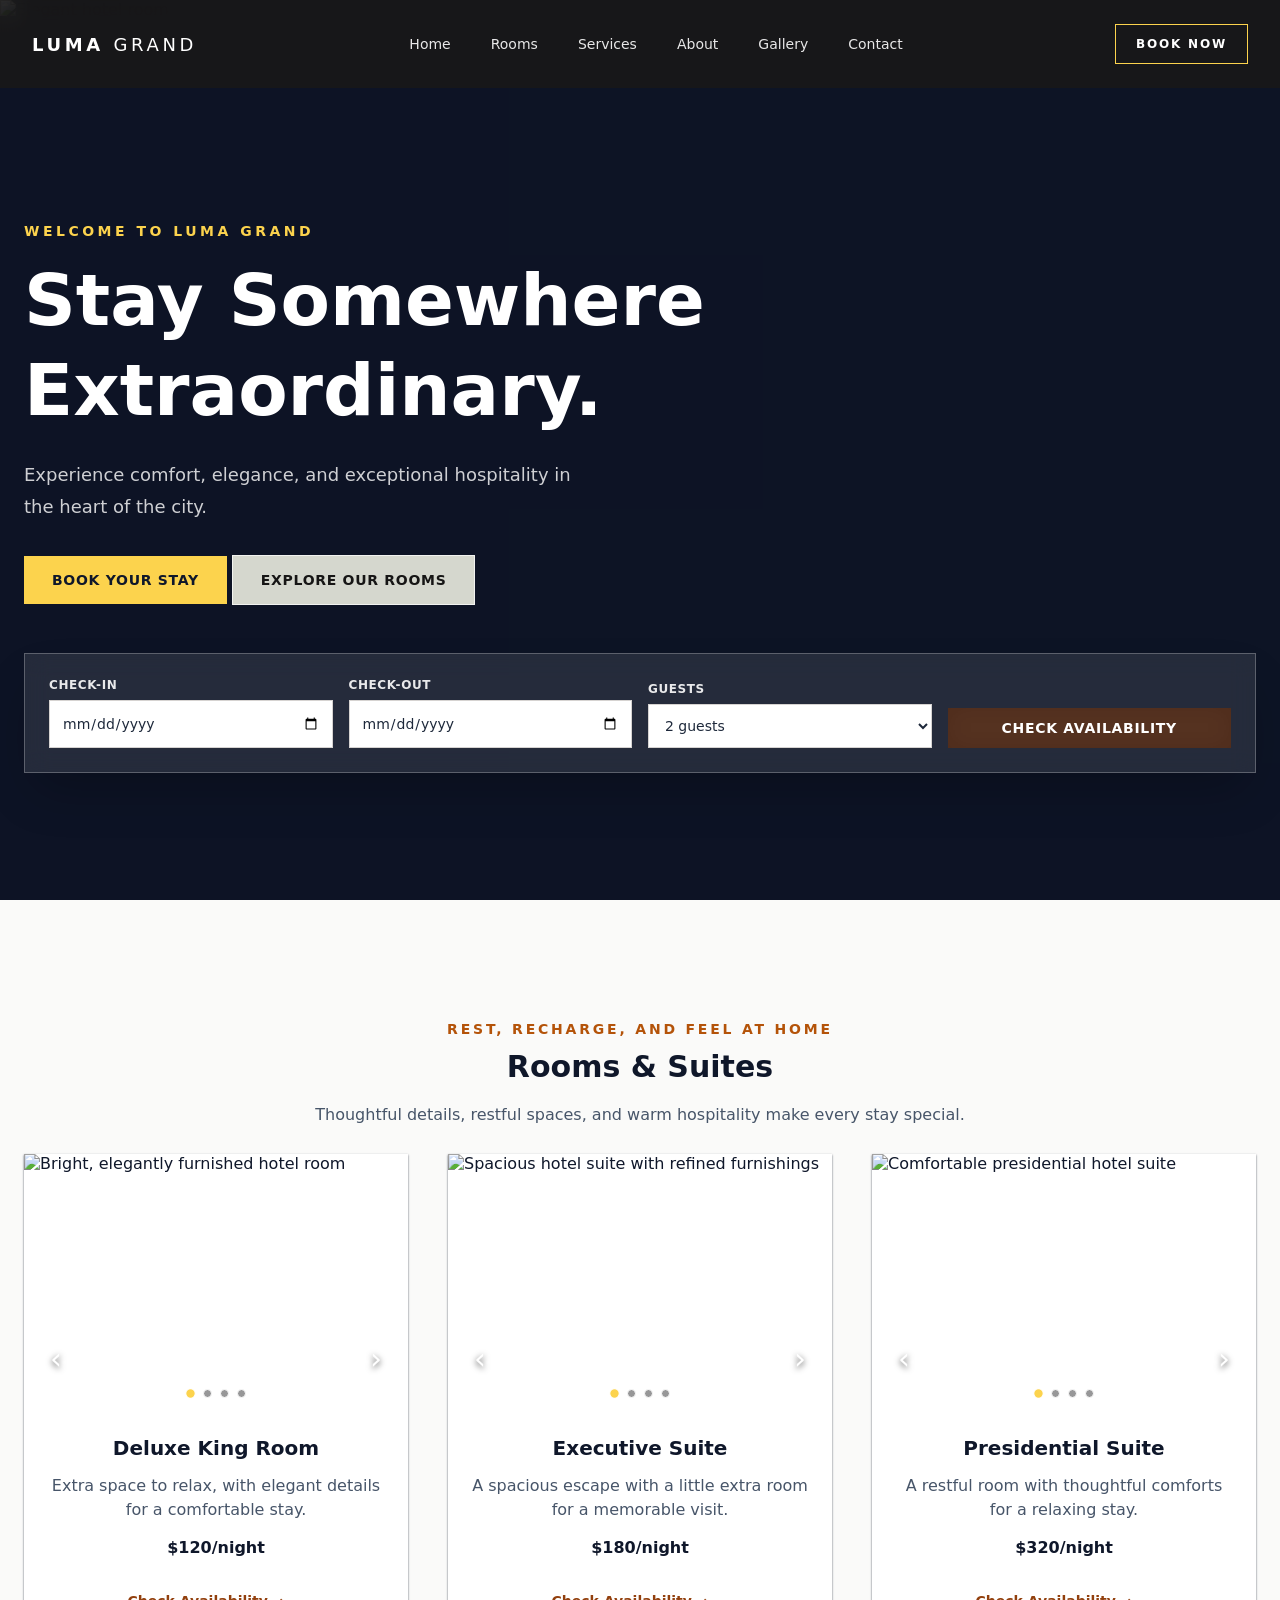
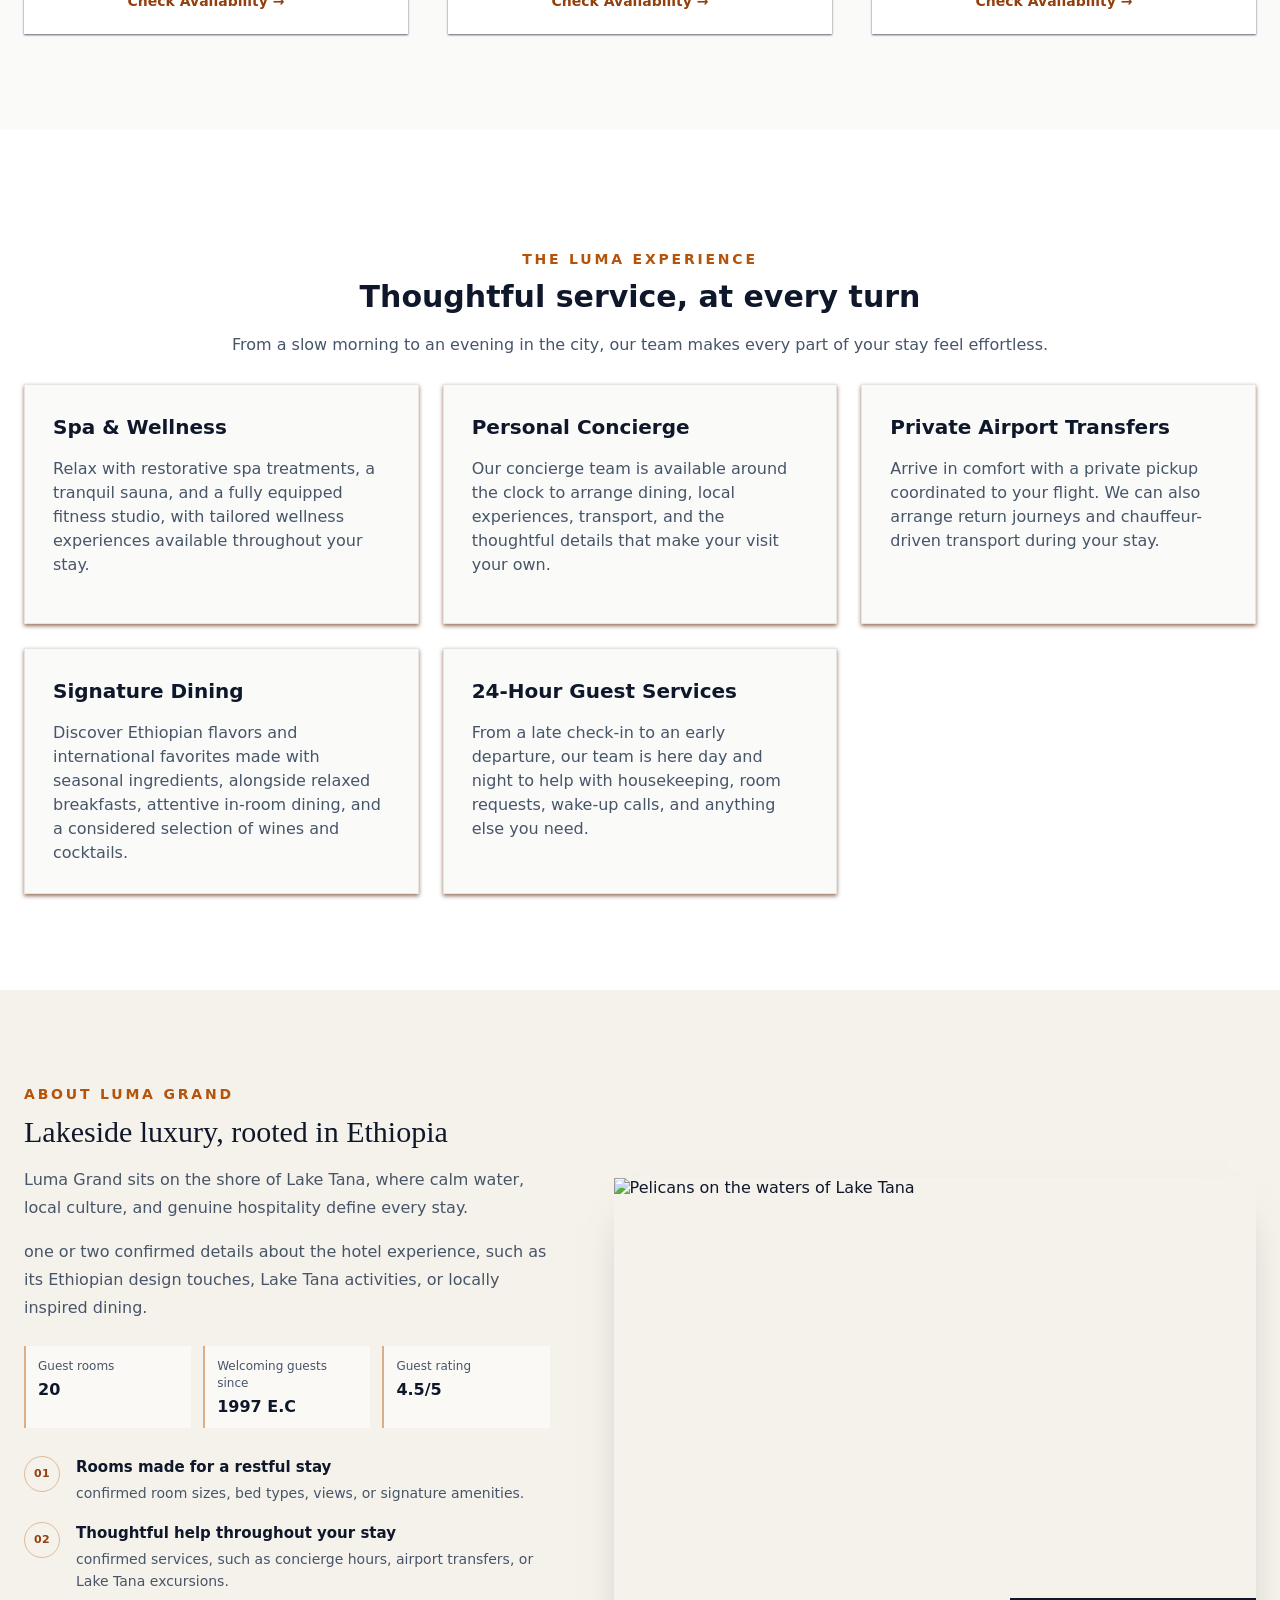
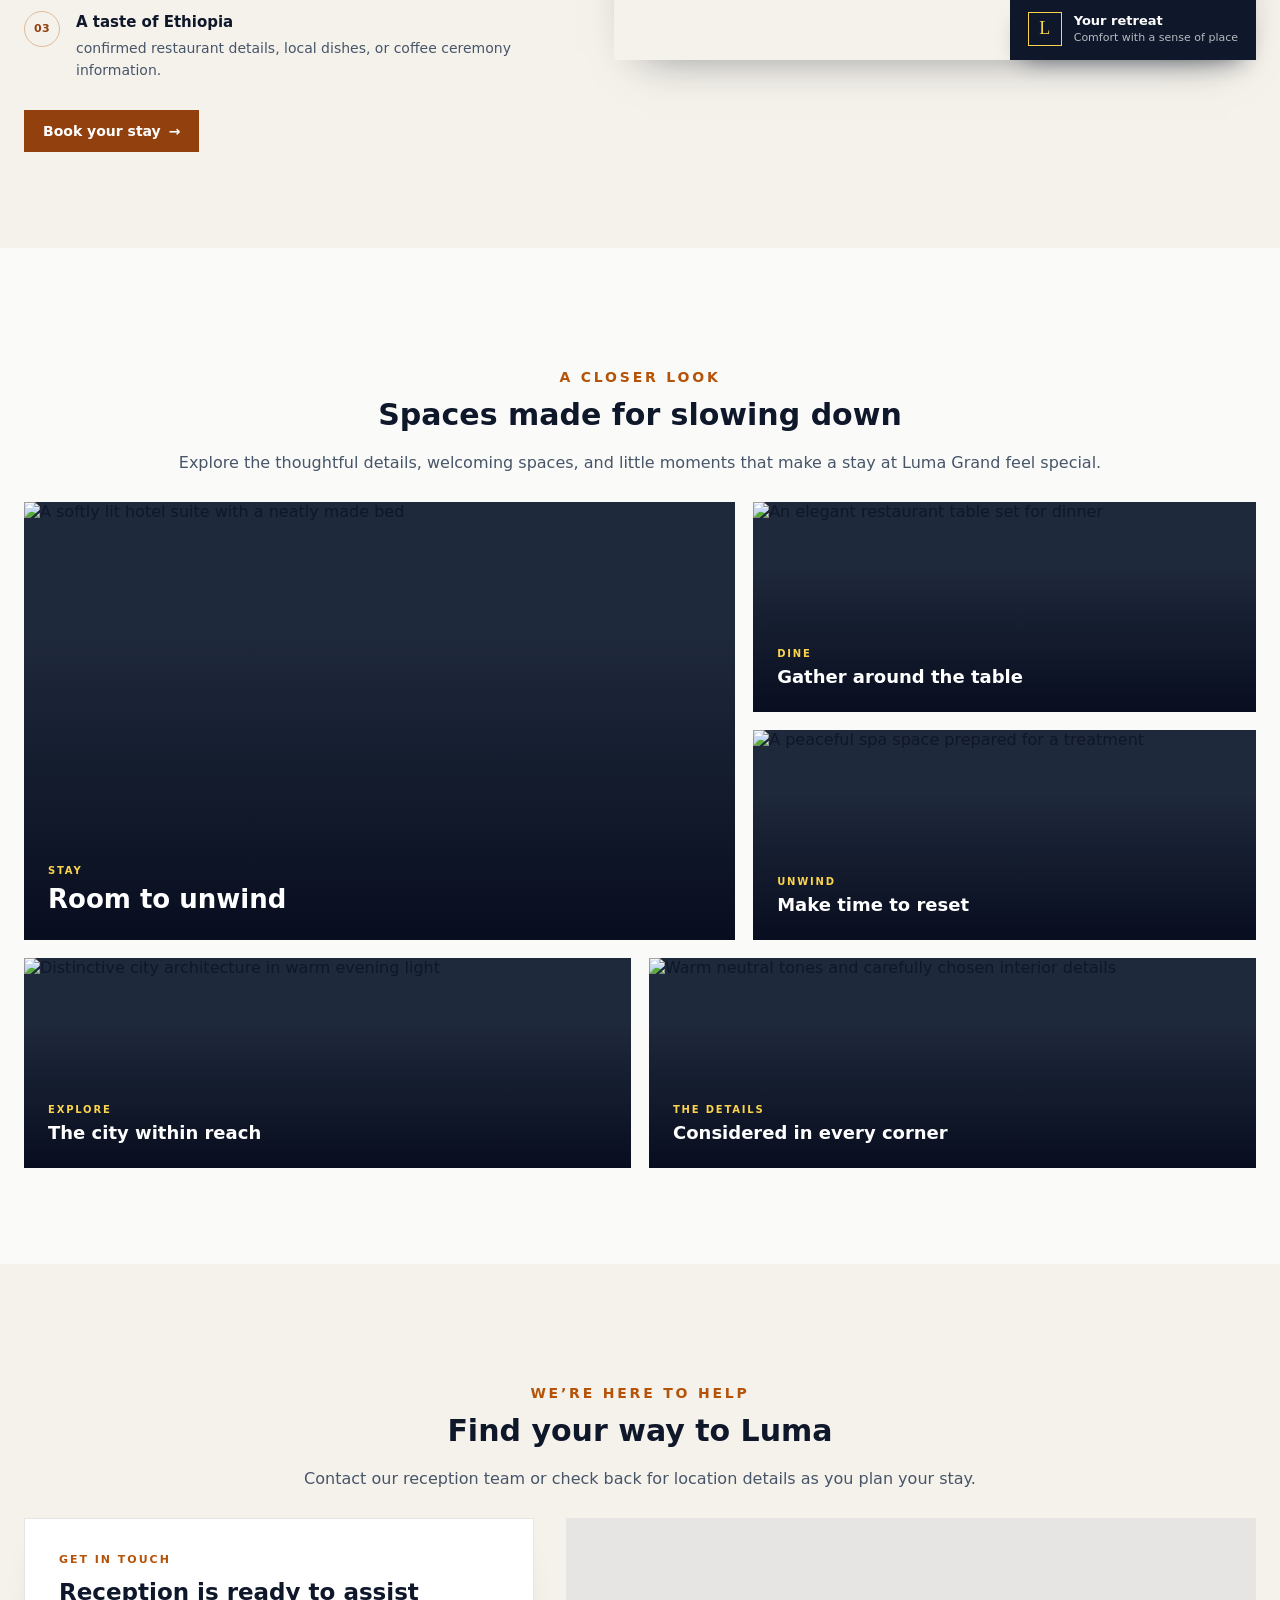
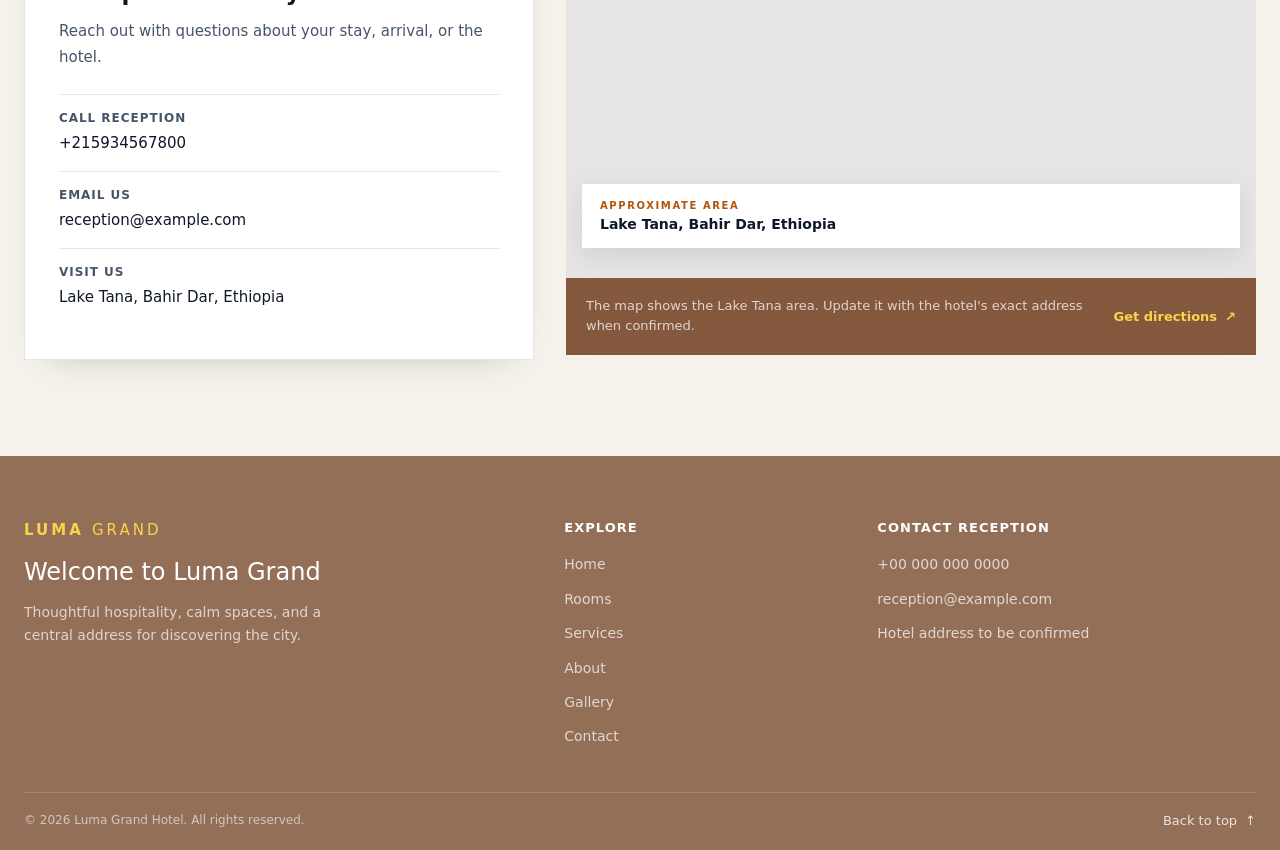
==== commit 241e5834: "Update print statement from 'Hello' to 'Goodbye'" ====
--- a/index.html
+++ b/index.html
@@ -8,9 +8,9 @@
   content="Discover thoughtful hospitality, elegant rooms, and memorable stays at Luma Grand Hotel."
   >
   <title>Luma Grand Hotel</title>
-  <link rel="stylesheet" href="css/style.css">
-  <script src="js/menu.js" defer></script>
-  <script src="js/room-gallery.js" defer></script>
+  <link rel="stylesheet" href="style.css">
+  <script src="menu.js" defer></script>
+  <script src="room-gallery.js" defer></script>
 </head>
 <body class="site-page">
   <header class="site-header">
--- a/style.css
+++ b/style.css
@@ -0,0 +1,1470 @@
+/* Luma Grand Hotel - external styles */
+
+:root {
+  color-scheme: light;
+  --color-stone-50: #fafaf9;
+  --color-stone-200: #e7e5e4;
+  --color-stone-300: #d6d3d1;
+  --color-slate-950: #020617;
+  --color-slate-900: #0f172a;
+  --color-slate-800: #1e293b;
+  --color-slate-600: #475569;
+  --color-amber-300: #fcd34d;
+  --color-amber-200: #fde68a;
+  --color-amber-700: #b45309;
+  --color-amber-800: #92400e;
+}
+
+* {
+  box-sizing: border-box;
+}
+
+body {
+  margin: 0;
+  background: var(--color-stone-50);
+  color: var(--color-slate-900);
+  font-family: ui-sans-serif, system-ui, -apple-system, BlinkMacSystemFont, "Segoe UI", sans-serif;
+}
+
+a {
+  color: inherit;
+  text-decoration: none;
+}
+
+button,
+input,
+select {
+  font: inherit;
+}
+
+.site-header {
+  position: fixed;
+  z-index: 20;
+  top: 0;
+  right: 0;
+  left: 0;
+  
+  background-color: rgb(28 25 22 / 72%);
+  
+  backdrop-filter: blur(12px);
+  -webkit-backdrop-filter: blur(12px);
+  
+}
+
+.site-nav {
+  display: flex;
+  width: 100%;  
+  max-width: 1280px;
+  align-items: center;
+  justify-content: space-between;
+  margin: 0 auto;
+  padding: 24px;
+}
+
+.site-brand {
+  color: #fff;
+  font-size: 18px;
+  font-weight: 600;
+  letter-spacing: 0.2em;
+}
+
+.site-brand__subname {
+  font-weight: 300;
+}
+
+.site-nav__links {
+  display: none;
+  align-items: center;
+  gap: 40px;
+}
+
+.site-nav__link {
+  color: rgb(255 255 255 / 90%);
+  font-size: 14px;
+  transition: color 180ms ease;
+}
+
+.site-nav__link:hover {
+  color: var(--color-amber-300);
+}
+
+.site-nav__book {
+  display: none;
+  border: 1px solid var(--color-amber-300);
+  padding: 12px 20px;
+  color: #fff;
+  font-size: 12px;
+  font-weight: 600;
+  letter-spacing: 0.15em;
+  text-transform: uppercase;
+  transition: color 180ms ease, background-color 180ms ease;
+}
+
+.site-nav__book:hover {
+  background: var(--color-amber-300);
+  color: var(--color-slate-950);
+}
+
+.menu-toggle {
+  display: inline-flex;
+  align-items: center;
+  justify-content: center;
+  border: 0;
+  border-radius: 6px;
+  padding: 8px;
+  background: transparent;
+  color: #fff;
+  cursor: pointer;
+}
+
+.menu-toggle__icon {
+  width: 24px;
+  height: 24px;
+}
+
+.hero {
+  position: relative;
+  isolation: isolate;
+  display: flex;
+  min-height: 100vh;
+  align-items: center;
+  overflow: hidden;
+  padding: 96px 24px 0;
+  background: var(--color-slate-800);
+}
+
+.hero__image {
+  position: absolute;
+  z-index: 0;
+  inset: 0;
+  width: 100%;
+  height: 100%;
+  object-fit: cover;
+}
+@media (max-width: 767px) {
+  .hero__actions{
+    display: flex;
+    flex-direction: column;
+    align-items: stretch;
+    gap: 12px;
+    max-width:360px
+  }
+  .hero__actions .hero__button{
+    width: 100%;
+    margin-top: 0;
+
+  }
+  
+}
+
+.hero__shade {
+  position: absolute;
+  z-index: 10;
+  inset: 0;
+  background: rgb(2 6 23 / 60%);
+}
+
+.hero__content {
+  position: relative;
+  z-index: 20;
+  width: 100%;
+  max-width: 1280px;
+  margin: 0 auto;
+}
+.eyebrow {
+  margin: 0;
+  font-size: 14px;
+  font-weight: 600;
+  text-transform: uppercase;
+}
+
+.hero__eyebrow {
+  margin-bottom: 16px;
+  color: var(--color-amber-300);
+  letter-spacing: 0.25em;
+}
+
+.hero__title {
+  max-width: 768px;
+  margin: 0;
+  color: #fff;
+  font-size: 48px;
+  font-weight: 600;
+  line-height: 1.25;
+  
+}
+
+.hero__description {
+  max-width: 576px;
+  margin: 24px 0 0;
+  color: rgb(255 255 255 / 80%);
+  font-size: 18px;
+  line-height: 32px;
+}
+
+.hero__button {
+  display: inline-flex;
+  align-items: center;
+  justify-content: center;
+  margin-top: 32px;
+  padding: 16px 28px;
+  font-size: 14px;
+  font-weight: 600;
+  letter-spacing: 0.05em;
+  text-transform: uppercase;
+  transition: color 180ms ease, background-color 180ms ease;
+  gap:15px
+}
+
+.hero__button--outline {
+  
+  background: var(--color-amber-300);
+  color: var(--color-slate-900);
+}
+
+.hero__button--outline:hover {
+  background:rgb(228, 218, 218);
+}
+
+.hero__button--gold {
+  background: rgba(233, 235, 224, 0.911);
+  border: 1px solid rgb(255 255 255 / 70%);
+  color: #161515;
+}
+
+.hero__button--gold:hover {
+  background: var(--color-amber-300);
+}
+
+.booking-form {
+  display: grid;
+  gap: 16px;
+  margin-top: 48px;
+  border: 1px solid rgb(255 255 255 / 25%);
+  padding: 20px;
+  background: rgb(255 255 255 / 10%);
+  box-shadow: 0 25px 50px -12px rgb(0 0 0 / 25%);
+  -webkit-backdrop-filter: blur(12px);
+  backdrop-filter: blur(12px);
+  
+}
+
+.booking-form__field {
+  min-width: 0;
+}
+
+.field-label {
+  display: block;
+  margin-bottom: 8px;
+  color: rgb(255 255 255 / 90%);
+  font-size: 12px;
+  font-weight: 600;
+  letter-spacing: 0.05em;
+  text-transform: uppercase;
+}
+
+.field-control {
+  width: 100%;
+  border: 1px solid var(--color-stone-300);
+  padding: 12px;
+  background: #fff;
+  color: var(--color-slate-800);
+  font-size: 14px;
+  line-height: 20px;
+}
+
+.booking-form__submit {
+  border: 0;
+  padding: 12px 20px;
+   background-color: rgba(100, 45, 12, 0.68);
+  
+  backdrop-filter: blur(12px);
+  -webkit-backdrop-filter: blur(12px);
+  color: #fff;
+  font-size: 14px;
+  font-weight: 600;
+  letter-spacing: 0.05em;
+  text-transform: uppercase;
+  cursor: pointer;
+  transition: background-color 180ms ease;
+}
+
+.booking-form__submit:hover {
+  background-color: rgba(83, 58, 42, 0.88);
+  
+  backdrop-filter: blur(12px);
+  -webkit-backdrop-filter: blur(12px);
+}
+
+.page-section {
+  padding: 80px 24px;
+}
+
+.page-section--rooms {
+  background: var(--color-stone-50);
+}
+
+.page-section--services {
+  background: #fff;
+}
+
+.page-section--about {
+  background: #f5f2eb;
+}
+
+.page-section--about .section-heading__title {
+  font-family: Georgia, "Times New Roman", serif;
+  font-weight: 500;
+}
+
+.site-container {
+  width: 100%;
+  max-width: 1280px;
+  margin: 0 auto;
+}
+
+.section-heading {
+  margin-top: 25px;
+  margin-bottom: 25px;
+  text-align: center;
+  
+}
+
+.section-heading__eyebrow {
+  color: var(--color-amber-700);
+  letter-spacing: 0.2em;
+}
+
+.section-heading__title {
+  margin: 12px 0 0;
+  color: var(--color-slate-900);
+  font-size: 30px;
+  font-weight: 600;
+  line-height: 1.2;
+}
+
+.section-heading__description {
+  margin: 16px 0 0;
+  color: var(--color-slate-600);
+  font-size: 16px;
+  line-height: 1.75;
+}
+
+.room-grid {
+  display: grid;
+  gap: 32px;
+}
+
+.room-card {
+  
+  overflow: hidden;
+  background: #fff;
+  box-shadow: 0 1px 2px rgb(15 23 42 / 0.68);
+  transition: transform 200ms ease, box-shadow 200ms ease;
+}
+
+.room-card:hover {
+  transform: translateY(-4px);
+  box-shadow: 0 20px 25px -5px rgb(15 23 42 / 12%), 0 8px 10px -6px rgb(15 23 42 / 10%);
+}
+
+.room-card__gallery {
+  position: relative;
+}
+
+.room-card__image-viewport {
+  height: 256px;
+  overflow: hidden;
+}
+
+.room-card__image-track {
+  display: flex;
+  width: 100%;
+  height: 100%;
+  overflow-x: auto;
+  overscroll-behavior-x: contain;
+  scroll-behavior: smooth;
+  scroll-snap-type: x mandatory;
+  scrollbar-width: none;
+  -webkit-overflow-scrolling: touch;
+}
+
+.room-card__image-track::-webkit-scrollbar {
+  display: none;
+}
+
+.room-card__image-slide {
+  flex: 0 0 100%;
+  width: 100%;
+  height: 100%;
+  overflow: hidden;
+  scroll-snap-align: start;
+}
+
+.room-card__image {
+  display: block;
+  width: 100%;
+  height: 100%;
+  object-fit: cover;
+  transition: transform 500ms ease;
+}
+
+.room-card:hover .room-card__image {
+  transform: scale(1.05);
+}
+
+.room-card__gallery-arrow,
+.room-card__gallery-dots {
+  opacity: 0;
+  pointer-events: none;
+  transition: opacity 180ms ease;
+  
+}
+
+.room-card__gallery.is-ready .room-card__gallery-arrow,
+.room-card__gallery.is-ready .room-card__gallery-dots {
+  opacity: 1;
+  pointer-events: auto;
+}
+
+.room-card__gallery-arrow {
+  position: absolute;
+  top: 80%;
+  display: grid;
+  width: 40px;
+  height: 40px;
+  padding: 0;
+  place-items: center;
+
+  border: 0;
+  background: transparent;
+  box-shadow: none;
+
+  color: #fff;
+  font: inherit;
+  font-size: 30px;
+  line-height: 1;
+  text-shadow: 0 2px 6px rgb(0 0 0 / 75%);
+  cursor: pointer;
+  transform: translateY(-50%);
+}
+
+.room-card__gallery-arrow:hover {
+  background: transparent;
+  color: var(--color-amber-300);
+}
+
+.room-card__gallery-arrow:focus-visible,
+.room-card__gallery-dot:focus-visible {
+  outline: 3px solid var(--color-amber-300);
+  outline-offset: 3px;
+}
+
+.room-card__gallery-arrow--previous {
+  left: 12px;
+}
+
+.room-card__gallery-arrow--next {
+  right: 12px;
+}
+
+.room-card__gallery-dots {
+  position: absolute;
+  right: 0;
+  bottom: 12px;
+  left: 0;
+  display: flex;
+  justify-content: center;
+  gap: 8px;
+}
+
+.room-card__gallery-dot {
+  width: 9px;
+  height: 9px;
+  padding: 0;
+  border: 1px solid #fff;
+  border-radius: 50%;
+  background: rgb(24 24 27 / 45%);
+  cursor: pointer;
+}
+
+.room-card__gallery-dot[aria-current="true"] {
+  background: var(--color-amber-300);
+  transform: scale(1.2);
+}
+
+.room-card__body {
+  padding: 24px;
+  text-align: center;
+}
+
+.room-card__title {
+  margin: 0;
+  color: var(--color-slate-900);
+  font-size: 20px;
+  font-weight: 600;
+  line-height: 1.4;
+}
+
+.room-card__description {
+  margin: 12px 0 0;
+  color: var(--color-slate-600);
+  font-size: 16px;
+  line-height: 1.5;
+}
+.room-card__price{
+  font-weight: 600;
+ 
+}
+.room-card__link {
+  display: inline-block;
+  margin-top: 20px;
+  margin-right: 20px;
+  color: var(--color-amber-800);
+  font-size: 14px;
+  font-weight: 600;
+ 
+}
+
+.room-card__link:hover {
+  color: #d97706;
+}
+
+.service-grid {
+  display: grid;
+  gap: 24px;
+  grid-template-columns: repeat(3, minmax(0, 1fr));
+  background: #fff;
+  transition: transform 200ms ease
+
+}
+
+.service-card {
+  border: 1px solid var(--color-stone-200);
+  padding: 28px;
+  background: var(--color-stone-50);
+  transition: transform 180ms ease, box-shadow 180ms ease;
+  box-shadow: 0 2px 4px rgba(100, 45, 12, 0.68);
+  display: grid;
+  grid-template-rows: auto 1fr;
+  min-height: 240px;
+
+}
+
+.service-card:hover {
+ 
+  box-shadow: 0 10px 15px -3px rgba(58, 59, 59, 0.8);
+}
+
+.service-card__title {
+  margin: 0;
+  color: var(--color-slate-900);
+  font-size: 20px;
+  font-weight: 600;
+  line-height: 1.4;
+}
+
+.service-card__description {
+  margin: 16px 0 0;
+  color: var(--color-slate-600);
+  font-size: 16px;
+  line-height: 1.5;
+  width: 100%;
+}
+
+.about-layout {
+  display: grid;
+  align-items: center;
+  gap: 48px;
+}
+
+.about-content {
+  max-width: 560px;
+}
+
+.about-copy {
+  margin: 16px 0 0;
+  color: var(--color-slate-600);
+  font-size: 16px;
+  line-height: 1.75;
+}
+
+.about-highlights {
+  display: grid;
+  gap: 18px;
+  margin: 28px 0 0;
+  padding: 0;
+  list-style: none;
+}
+
+.about-highlight {
+  display: grid;
+  grid-template-columns: 38px 1fr;
+  align-items: start;
+  gap: 14px;
+}
+
+.about-highlight__number {
+  display: grid;
+  width: 36px;
+  height: 36px;
+  place-items: center;
+  border: 1px solid rgb(180 83 9 / 35%);
+  border-radius: 50%;
+  color: var(--color-amber-800);
+  font-size: 11px;
+  font-weight: 700;
+  letter-spacing: 0.04em;
+}
+
+.about-highlight__title {
+  margin: 1px 0 0;
+  color: var(--color-slate-900);
+  font-size: 15px;
+  font-weight: 600;
+  line-height: 1.4;
+}
+
+.about-highlight__copy {
+  margin: 4px 0 0;
+  color: var(--color-slate-600);
+  font-size: 14px;
+  line-height: 1.6;
+}
+
+.about-link {
+  display: inline-flex;
+  align-items: center;
+  gap: 8px;
+  margin-top: 28px;
+  padding: 12px 18px;
+  border: 1px solid var(--color-amber-800);
+  background: var(--color-amber-800);
+  color: #fff;
+  font-size: 14px;
+  font-weight: 600;
+  text-decoration: none;
+  transition: background-color 160ms ease, border-color 160ms ease;
+}
+
+.about-link:hover {
+  border-color: #92400e;
+  background: #92400e;
+}
+
+.about-facts {
+  display: grid;
+  grid-template-columns: repeat(auto-fit, minmax(100px, 1fr));
+  gap: 12px;
+  margin: 24px 0 0;
+}
+
+.about-fact {
+  padding: 12px;
+  border-left: 2px solid rgb(180 83 9 / 45%);
+  background: rgb(255 255 255 / 55%);
+}
+
+.about-fact dt {
+  color: var(--color-slate-600);
+  font-size: 12px;
+  line-height: 1.4;
+}
+
+.about-fact dd {
+  margin: 5px 0 0;
+  color: var(--color-slate-900);
+  font-size: 16px;
+  font-weight: 700;
+}
+
+.about-quote {
+  grid-column: 1 / -1;
+  max-width: 760px;
+  margin: 12px auto 0;
+  padding: 20px 24px;
+  border-left: 3px solid var(--color-amber-800);
+  background: rgb(255 255 255 / 55%);
+  color: var(--color-slate-600);
+}
+
+.about-quote p {
+  margin: 0;
+  font-family: Georgia, serif;
+  font-size: 18px;
+  line-height: 1.6;
+}
+
+.about-quote cite {
+  display: block;
+  margin-top: 10px;
+  color: var(--color-slate-600);
+  font-size: 13px;
+  font-style: normal;
+}
+
+.about-visual {
+  position: relative;
+  margin: 0;
+  padding: 0;
+}
+
+.about-image {
+  position: relative;
+  z-index: 1;
+  display: block;
+  width: 100%;
+  aspect-ratio: 4 / 3;
+  object-fit: cover;
+  box-shadow: 0 20px 45px -28px rgb(15 23 42 / 55%);
+}
+
+.about-image-caption {
+  position: absolute;
+  z-index: 2;
+  right: 0;
+  bottom: 0;
+  display: flex;
+  align-items: center;
+  gap: 12px;
+  max-width: calc(100% - 36px);
+  padding: 14px 18px;
+  background: var(--color-slate-900);
+  color: #fff;
+  box-shadow: 0 12px 24px -14px rgb(15 23 42 / 60%);
+}
+
+.about-image-caption__mark {
+  display: grid;
+  width: 34px;
+  height: 34px;
+  flex: 0 0 auto;
+  place-items: center;
+  border: 1px solid var(--color-amber-300);
+  color: var(--color-amber-300);
+  font-family: Georgia, serif;
+  font-size: 18px;
+}
+
+.about-image-caption__title,
+.about-image-caption__copy {
+  display: block;
+}
+
+.about-image-caption__title {
+  font-size: 13px;
+  font-weight: 600;
+}
+
+.about-image-caption__copy {
+  margin-top: 3px;
+  color: rgb(255 255 255 / 70%);
+  font-size: 11px;
+}
+
+.page-section--gallery {
+  background: var(--color-stone-50);
+}
+
+.section-heading--gallery {
+  margin-bottom: 25px;
+}
+
+.gallery-grid {
+  display: grid;
+  grid-template-rows: repeat(3, minmax(180px, auto));
+  grid-auto-rows: minmax(180px, auto);
+
+}
+
+.gallery-item {
+  position: relative;
+  min-width: 0;
+  aspect-ratio: 1 / 1;
+  margin: 0;
+  overflow: hidden;
+  background: var(--color-slate-800);
+  isolation: isolate;
+}
+
+.gallery-item--feature {
+  grid-column: 1 / -1;
+  aspect-ratio: 4 / 3;
+}
+
+.gallery-item__image {
+  position: absolute;
+  z-index: -2;
+  inset: 0;
+  width: 100%;
+  height: 100%;
+  object-fit: cover;
+  transition: transform 600ms ease;
+}
+
+.gallery-item::after {
+  position: absolute;
+  z-index: -1;
+  inset: 30% 0 0;
+  background: linear-gradient(transparent, rgb(2 6 23 / 78%));
+  content: "";
+}
+
+.gallery-item:hover .gallery-item__image {
+  transform: scale(1.045);
+}
+.gallery-item__caption {
+  position: absolute;
+  right: 16px;
+  bottom: 16px;
+  left: 16px;
+  color: #fff;
+}
+
+.gallery-item__category {
+  display: block;
+  color: var(--color-amber-300);
+  font-size: 10px;
+  font-weight: 700;
+  letter-spacing: 0.18em;
+  text-transform: uppercase;
+}
+
+.gallery-item__title {
+  margin: 6px 0 0;
+  font-size: 15px;
+  font-weight: 600;
+  line-height: 1.35;
+}
+.page-section--contact {
+  background: #f5f2eb;
+}
+
+.contact-heading {
+  text-align: center;
+}
+
+.contact-layout {
+  display: grid;
+  gap: 24px;
+}
+
+.contact-card {
+  border: 1px solid var(--color-stone-200);
+  padding: 26px;
+  background: #fff;
+  box-shadow: 0 16px 36px -28px rgb(15 23 42 / 35%);
+}
+
+.contact-card__eyebrow {
+  margin: 0;
+  color: var(--color-amber-700);
+  font-size: 11px;
+  font-weight: 700;
+  letter-spacing: 0.18em;
+  text-transform: uppercase;
+}
+
+.contact-card__title {
+  margin: 12px 0 0;
+  color: var(--color-slate-900);
+  font-size: 23px;
+  font-weight: 600;
+  line-height: 1.3;
+}
+
+.contact-card__intro {
+  margin: 12px 0 0;
+  color: var(--color-slate-600);
+  font-size: 15px;
+  line-height: 1.7;
+}
+
+.contact-details {
+  margin: 24px 0 0;
+}
+
+.contact-detail {
+  display: grid;
+  gap: 6px;
+  border-top: 1px solid var(--color-stone-200);
+  padding: 16px 0;
+}
+
+.contact-detail__label {
+  color: var(--color-slate-600);
+  font-size: 12px;
+  font-weight: 600;
+  letter-spacing: 0.08em;
+  text-transform: uppercase;
+}
+
+.contact-detail__value {
+  margin: 0;
+  color: var(--color-slate-900);
+  font-size: 15px;
+  line-height: 1.6;
+}
+
+.contact-detail__value address {
+  font-style: normal;
+}
+
+.contact-detail__link {
+  color: var(--color-slate-900);
+  transition: color 180ms ease;
+}
+
+.contact-detail__link:hover {
+  color: var(--color-amber-700);
+}
+
+.location-map {
+  position: relative;
+  min-height: 300px;
+  overflow: hidden;
+  background: var(--color-stone-200);
+}
+
+.location-map iframe {
+  display: block;
+  width: 100%;
+  height: 300px;
+  min-height: 300px;
+  border: 0;
+}
+
+.location-map__note {
+  position: absolute;
+  right: 16px;
+  bottom: 16px;
+  left: 16px;
+  display: grid;
+  gap: 5px;
+  padding: 16px 18px;
+  background: #fff;
+  box-shadow: 0 8px 24px rgb(15 23 42 / 10%);
+  color: var(--color-slate-900);
+  font-size: 14px;
+  pointer-events: none;
+}
+
+.location-map__label {
+  color: var(--color-amber-700);
+  font-size: 10px;
+  font-weight: 700;
+  letter-spacing: 0.16em;
+  text-transform: uppercase;
+}
+
+.contact-directions {
+  display: grid;
+  gap: 12px;
+  padding: 18px 20px;
+  background: var(--color-slate-900);
+}
+
+.contact-directions__copy {
+  margin: 0;
+  color: rgb(255 255 255 / 75%);
+  font-size: 13px;
+  line-height: 1.6;
+}
+
+.contact-directions__link {
+  display: inline-flex;
+  width: fit-content;
+  align-items: center;
+  gap: 8px;
+  color: var(--color-amber-300);
+  font-size: 13px;
+  font-weight: 600;
+}
+
+.contact-detail__link:focus-visible,
+.contact-directions__link:focus-visible {
+  outline: 2px solid var(--color-amber-700);
+  outline-offset: 4px;
+}
+
+@media (min-width: 768px) {
+  .contact-layout {
+    grid-template-columns: 0.85fr 1.15fr;
+    align-items: stretch;
+    gap: 32px;
+  }
+
+  .contact-card {
+    padding: 34px;
+  }
+
+  .location-map {
+    min-height: 360px;
+  }
+
+  .contact-directions {
+    grid-template-columns: 1fr auto;
+    align-items: center;
+    gap: 24px;
+     background-color: rgba(100, 45, 12, 0.78);
+  
+  backdrop-filter: blur(12px);
+  -webkit-backdrop-filter: blur(12px);
+  }
+}
+.site-footer {
+  padding: 64px 24px 22px;
+  background-color: rgba(100, 45, 12, 0.68);
+  
+  backdrop-filter: blur(12px);
+  -webkit-backdrop-filter: blur(12px);
+  color: #fff;
+}
+
+.footer-grid {
+  display: grid;
+  gap: 38px;
+}
+
+.footer-grid__detail {
+  display: inline-block;
+  color: var(--color-amber-300);
+  font-size: 15px;
+  font-weight: 600;
+  letter-spacing: 0.2em;
+}
+
+.footer-grid__detail span {
+  font-weight: 300;
+}
+
+.footer-grid__title {
+  max-width: 320px;
+  margin: 18px 0 0;
+  font-size: 24px;
+  font-weight: 500;
+  line-height: 1.3;
+}
+
+.footer-grid__description {
+  max-width: 340px;
+  margin: 12px 0 0;
+  color: rgb(255 255 255 / 70%);
+  font-size: 14px;
+  line-height: 1.7;
+}
+
+.footer-column__title {
+  margin: 0 0 18px;
+  color: #fff;
+  font-size: 13px;
+  font-weight: 600;
+  letter-spacing: 0.08em;
+  text-transform: uppercase;
+}
+
+.footer-nav__list {
+  display: grid;
+  gap: 12px;
+  margin: 0;
+  padding: 0;
+  list-style: none;
+}
+
+.footer-nav__link {
+  color: rgb(255 255 255 / 72%);
+  font-size: 14px;
+  line-height: 1.6;
+  transition: color 180ms ease;
+}
+.footer-nav__link:focus-visible,
+.footer-grid__detail:focus-visible,
+.footer-backtop:focus-visible {
+  outline: 2px solid var(--color-amber-300);
+  outline-offset: 4px;
+}
+
+.footer-nav__link:hover,
+.footer-backtop:hover {
+  color: var(--color-amber-300);
+}
+
+.footer-contact__details {
+  display: grid;
+  justify-items: start;
+  gap: 12px;
+  color: rgb(255 255 255 / 72%);
+  font-size: 14px;
+  font-style: normal;
+  line-height: 1.6;
+}
+
+.footer-bottom {
+  display: flex;
+  flex-direction: column;
+  gap: 14px;
+  margin-top: 44px;
+  border-top: 1px solid rgb(255 255 255 / 16%);
+  padding-top: 20px;
+  color: rgb(255 255 255 / 60%);
+}
+
+.footer-bottom small {
+  font-size: 12px;
+}
+
+.footer-backtop {
+  display: inline-flex;
+  width: fit-content;
+  gap: 8px;
+  color: rgb(255 255 255 / 80%);
+  font-size: 13px;
+  transition: color 180ms ease;
+}
+
+@media (min-width: 768px) {
+  .footer-grid {
+    grid-template-columns: 1.3fr 0.7fr 1fr;
+    gap: 48px;
+  }
+
+  .footer-bottom {
+    flex-direction: row;
+    align-items: center;
+    justify-content: space-between;
+  }
+}
+
+
+
+
+
+
+@media (min-width: 1200px) {
+  .page-section--contact .site-container{
+    max-width: 1540px;
+  }
+  .page-section--gallery .site-container{
+    max-width: 1440px;
+  }
+  .page-section--services .site-container {
+    max-width: 1440px;
+  }
+
+  .service-grid {
+    grid-template-columns: repeat(3, minmax(0, 1fr));
+    gap: 24px;
+  }
+}
+@media (min-width: 1024px) {
+  .page-section--about .site-container{
+    max-width:  1440px;
+  }
+  .page-section--services .site-container{
+    max-width: 1440px;
+  }
+  .page-section--rooms .site-container 
+  {
+    max-width: 1440px;
+  }
+  
+  .room-grid {
+    gap: 40px;
+  }
+}
+
+@media (min-width: 640px) {
+  .page-section {
+    padding-top: 96px;
+    padding-bottom: 96px;
+  }
+}
+
+@media (min-width: 768px) {
+ 
+  .hero__title {
+    font-size: 72px;
+  }
+
+  .booking-form {
+    grid-template-columns: repeat(4, minmax(0, 1fr));
+    align-items: end;
+    padding: 24px;
+  }
+
+  .room-grid {
+    grid-template-columns: repeat(2, minmax(0, 1fr));
+  }
+
+  .service-grid {
+    grid-template-columns: repeat(3, minmax(0, 1fr));
+  }
+
+  .about-layout {
+    grid-template-columns: 0.9fr 1.1fr;
+    gap: 64px;
+  }
+
+  .gallery-grid {
+    grid-template-columns: repeat(12, minmax(0, 1fr));
+    grid-template-rows: repeat(3, 210px);
+    gap: 18px;
+  }
+
+  .gallery-item--feature {
+    grid-column: span 7;
+    grid-row: span 2;
+    aspect-ratio: auto;
+  }
+
+  .gallery-item--side {
+    grid-column: span 5;
+    aspect-ratio: auto;
+  }
+
+  .gallery-item--wide {
+    grid-column: span 6;
+    aspect-ratio: auto;
+  }
+
+  .gallery-item__caption {
+    right: 24px;
+    bottom: 22px;
+    left: 24px;
+  }
+
+  .gallery-item__title {
+    font-size: 18px;
+  }
+
+  .gallery-item--feature .gallery-item__title {
+    font-size: 26px;
+  }
+}
+@media (max-width: 939px) {
+  .site-nav {
+    position: relative;
+  }
+
+  .site-nav__links.is-open {
+    position: absolute;
+    top: 100%;
+    right: 0;
+    left: 0;
+    display: flex;
+    flex-direction: column;
+    align-items: stretch;
+    gap: 0;
+    padding: 8px 24px 16px;
+    background: rgb(28 25 22 / 96%);
+    backdrop-filter: blur(12px);
+    -webkit-backdrop-filter: blur(12px);
+  }
+
+  .site-nav__link {
+    display: block;
+    padding: 12px 0;
+  }
+}
+
+@media (min-width: 940px) {
+  .site-nav__links {
+    display: flex;
+  }
+
+  .site-nav__book {
+    display: inline-flex;
+  }
+
+  .menu-toggle {
+    display: none;
+  }
+}
+
+@media (max-width: 767px) {
+  .page-section {
+    padding-top: 64px;
+    padding-bottom: 64px;
+  }
+
+  .section-heading {
+    margin-top: 0;
+    margin-bottom: 24px;
+  }
+
+  .booking-form {
+    grid-template-columns: repeat(2, minmax(0, 1fr));
+    gap: 14px 10px;
+    border-color: var(--color-stone-200);
+    border-radius: 4px;
+    padding: 18px;
+    background: #fff;
+    box-shadow: 0 16px 36px -20px rgb(15 23 42 / 40%);
+    -webkit-backdrop-filter: none;
+    backdrop-filter: none;
+  }
+
+  .booking-form__field:nth-child(1),
+  .booking-form__field:nth-child(2) {
+    grid-column: 1 / -1;
+  }
+
+  .field-label {
+    color: var(--color-slate-600);
+  }
+
+  .field-control {
+    min-height: 42px;
+    background: var(--color-stone-50);
+  }
+
+  .booking-form__submit {
+    min-width: 0;
+    min-height: 42px;
+    align-self: end;
+    padding: 10px 8px;
+    font-size: 11px;
+    line-height: 1.3;
+  }
+
+  .room-grid {
+    gap: 24px;
+  }
+
+  .room-card {
+    border-radius: 4px;
+  }
+
+.room-card__image {
+     height: 100%;
+  }
+
+  .room-card__image-viewport {
+    height: 205px;
+  }
+
+  .room-card__body {
+    padding: 20px;
+    text-align: left;
+  }
+
+  .room-card__price {
+    margin: 18px 0 0;
+    color: var(--color-slate-900);
+    font-size: 17px;
+  }
+
+  .room-card__link {
+    margin-right: 0;
+  }
+
+  .service-grid {
+    grid-template-columns: minmax(0, 1fr);
+    gap: 16px;
+  }
+
+  .service-card {
+    min-height: 0;
+    padding: 22px 20px;
+  }
+
+  .service-card__title {
+    margin-top: 0;
+  }
+
+  .about-layout {
+    gap: 32px;
+  }
+
+  .about-highlights {
+    gap: 14px;
+    margin-top: 24px;
+  }
+
+  .about-visual {
+    padding: 0;
+  }
+
+  .about-image-caption {
+    max-width: calc(100% - 24px);
+    gap: 10px;
+    padding: 12px 14px;
+  }
+
+  .gallery-grid {
+    grid-template-columns: minmax(0, 1fr);
+    grid-template-rows: auto;
+    grid-auto-rows: auto;
+    gap: 14px;
+  }
+
+  .gallery-item,
+  .gallery-item--feature {
+    grid-column: 1 / -1;
+    aspect-ratio: 4 / 3;
+  }
+
+  .contact-layout {
+    gap: 18px;
+  }
+
+  .contact-card {
+    padding: 22px;
+  }
+
+  .location-map {
+    min-height: 270px;
+  }
+
+  .location-map__note {
+    right: 12px;
+    bottom: 12px;
+    left: 12px;
+    padding: 14px;
+  }
+
+  .contact-directions {
+    padding: 16px;
+  }
+}
+
+@media (prefers-reduced-motion: reduce) {
+  .room-card__image-track {
+    scroll-behavior: auto;
+  }
+
+  .room-card__image,
+  .room-card__gallery-arrow,
+  .room-card__gallery-dots {
+    transition: none;
+  }
+
+  .room-card:hover .room-card__image {
+    transform: none;
+  }
+}
+
+@media (max-width: 359px) {
+  .booking-form {
+    grid-template-columns: 1fr;
+  }
+
+  .booking-form__field:nth-child(1),
+  .booking-form__field:nth-child(2),
+  .booking-form__field:nth-child(3),
+  .booking-form__submit {
+    grid-column: 1;
+  }
+}
+
+@media (min-width: 1024px) {
+  .site-nav {
+    padding-right: 32px;
+    padding-left: 32px;
+  }
+
+  .room-grid {
+    grid-template-columns: repeat(3, minmax(0, 1fr));
+  }
+}
+
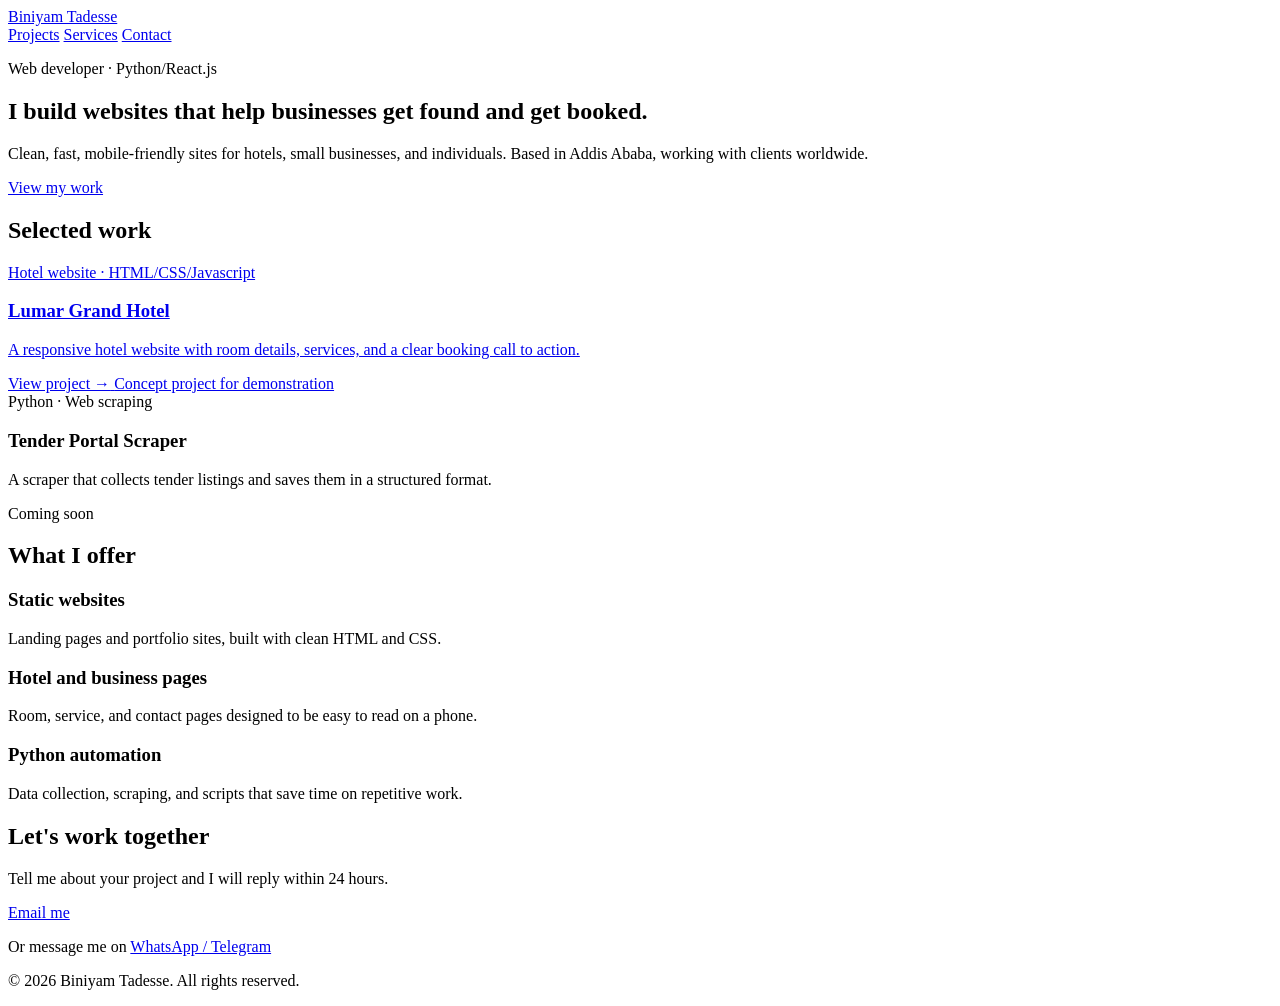
==== commit 50a143ce: "Create initial portfolio webpage This HTML file serves as a portfolio for Biniyam Tadesse, showcasin" ====
--- a/index.html
+++ b/index.html
@@ -1,595 +1,88 @@
-<!DOCTYPE html>
-<html lang="en">
-<head>
-  <meta charset="UTF-8">
-  <meta name="viewport" content="width=device-width, initial-scale=1.0">
-  <meta
-  name="description"
-  content="Discover thoughtful hospitality, elegant rooms, and memorable stays at Luma Grand Hotel."
-  >
-  <title>Luma Grand Hotel</title>
-  <link rel="stylesheet" href="style.css">
-  <script src="menu.js" defer></script>
-  <script src="room-gallery.js" defer></script>
-</head>
-<body class="site-page">
-  <header class="site-header">
-    <nav class="site-nav" aria-label="Main navigation">
-      <a href="#home" class="site-brand">
-        LUMA <span class="site-brand__subname">GRAND</span>
-      </a>
-
-      <div id="primary-navigation" class="site-nav__links">
-        <a href="#home" class="site-nav__link">Home</a>
-        <a href="#rooms" class="site-nav__link">Rooms</a>
-        <a href="#services" class="site-nav__link">Services</a>
-        <a href="#about" class="site-nav__link">About</a>
-        <a href="#gallery" class="site-nav__link">Gallery</a>
-        <a href="#contact" class="site-nav__link">Contact</a>
-      </div>
-
-      <a href="#booking" class="site-nav__book">Book Now</a>
-
-      <button
-        type="button"
-        class="menu-toggle"
-        aria-label="Open navigation menu"
-        aria-controls="primary-navigation"
-        aria-expanded="false"
-      >
-        <svg class="menu-toggle__icon" fill="none" viewBox="0 0 24 24" stroke="currentColor" aria-hidden="true">
-          <path stroke-linecap="round" stroke-linejoin="round" stroke-width="1.5" d="M4 6h16M4 12h16M4 18h16" />
-        </svg>
-      </button>
-    </nav>
-  </header>
-
-  <main>
-    <section id="home" class="hero">
-      <img
-        src="https://images.unsplash.com/photo-1611892440504-42a792e24d32?auto=format&fit=crop&w=2000&q=85"
-        alt="Elegant hotel room"
-        class="hero__image"
-        loading="eager"
-      />
-      <div class="hero__shade" aria-hidden="true"></div>
-
-      <div class="hero__content">
-        <p class="eyebrow hero__eyebrow">Welcome to Luma Grand</p>
-        <h1 class="hero__title">Stay Somewhere Extraordinary.</h1>
-        <p class="hero__description">
-          Experience comfort, elegance, and exceptional hospitality in the heart of the city.
-        </p>
-        <div class="hero__actions">
-        <a href="#booking" class="hero__button hero__button--outline">Book Your Stay</a>
-        <a href="#rooms" class="hero__button hero__button--gold">Explore Our Rooms</a>
-        </div>
-
-        <form id="booking" action="#" method="get" class="booking-form">
-          <div class="booking-form__field">
-            <label for="check-in" class="field-label">Check-in</label>
-            <input id="check-in" name="check_in" type="date" required class="field-control">
-          </div>
-
-          <div class="booking-form__field">
-            <label for="check-out" class="field-label">Check-out</label>
-            <input id="check-out" name="check_out" type="date" required class="field-control">
-          </div>
-
-          <div class="booking-form__field">
-            <label for="guests" class="field-label">Guests</label>
-            <select id="guests" name="guests" class="field-control">
-              <option value="1">1 guest</option>
-              <option value="2" selected>2 guests</option>
-              <option value="3">3 guests</option>
-              <option value="4">4 guests</option>
-            </select>
-          </div>
-
-          <button type="submit" class="booking-form__submit">Check Availability</button>
-        </form>
-      </div>
-    </section>
-
-    <section id="rooms" class="page-section page-section--rooms">
-      <div class="site-container">
-        <div class="section-heading">
-          <p class="eyebrow section-heading__eyebrow">Rest, recharge, and feel at home</p>
-          <h2 class="section-heading__title">Rooms &amp; Suites</h2>
-          <p class="section-heading__description">
-            Thoughtful details, restful spaces, and warm hospitality make every stay special.
-          </p>
-        </div>
-
-        <div class="room-grid">
-          <article class="room-card">
-            <div class="room-card__gallery" data-room-gallery role="region" aria-label="Deluxe King Room photos">
-              <div class="room-card__image-viewport" data-gallery-viewport>
-                <div class="room-card__image-track">
-                  <div class="room-card__image-slide">
-                    <img
-                      src="https://images.unsplash.com/photo-1611892440504-42a792e24d32?auto=format&fit=crop&w=2000&q=85"
-                      alt="Bright, elegantly furnished hotel room"
-                      class="room-card__image"
-                      loading="lazy"
-                    />
-                  </div>
-                  <div class="room-card__image-slide">
-                    <img
-                      src="https://images.unsplash.com/photo-1772476361154-e894ba10d757?auto=format&fit=crop&w=1200&q=85"
-                      alt="A neatly made bed in a modern hotel room"
-                      class="room-card__image"
-                      loading="lazy"
-                    />
-                  </div>
-                   <div class="room-card__image-slide">
-                    <img
-                      src="https://i.pinimg.com/736x/76/9d/70/769d70ebd19505c84ec2e665d697136c.jpg"
-                      alt="A neatly made bed in a modern hotel room"
-                      class="room-card__image"
-                      loading="lazy"
-                    />
-                  </div>
-                  <div class="room-card__image-slide">
-                    <img
-                      src="https://i.pinimg.com/736x/f0/88/47/f0884751be17b353c7e1c230369a86a5.jpg"
-                      alt="A neatly made bed in a modern hotel room"
-                      class="room-card__image"
-                      loading="lazy"
-                    />
-                  </div>
-                </div>
-              </div>
-              <button class="room-card__gallery-arrow room-card__gallery-arrow--previous" type="button" data-gallery-previous aria-label="Previous photo">‹</button>
-              <button class="room-card__gallery-arrow room-card__gallery-arrow--next" type="button" data-gallery-next aria-label="Next photo">›</button>
-              <div class="room-card__gallery-dots" data-gallery-dots aria-label="Choose a room photo"></div>
-            </div>
-            <div class="room-card__body">
-              <h3 class="room-card__title">Deluxe King Room</h3>
-              <p class="room-card__description">Extra space to relax, with elegant details for a comfortable stay.</p>
-              <p class="room-card__price">$120/night</p>
-              <a href="#booking" class="room-card__link">Check Availability <span aria-hidden="true">→</span></a>
-            </div>
-          </article>
-
-          <article class="room-card">
-            <div class="room-card__gallery" data-room-gallery role="region" aria-label="Executive Suite photos">
-              <div class="room-card__image-viewport" data-gallery-viewport>
-                <div class="room-card__image-track">
-                  <div class="room-card__image-slide">
-                    <img
-                      src="https://images.unsplash.com/photo-1590490360182-c33d57733427?auto=format&fit=crop&w=1200&q=85"
-                      alt="Spacious hotel suite with refined furnishings"
-                      class="room-card__image"
-                      loading="lazy"
-                    />
-                  </div>
-                  <div class="room-card__image-slide">
-                    <img
-                      src="https://images.unsplash.com/photo-1776763018972-588e27bf6511?auto=format&fit=crop&w=1200&q=85"
-                      alt="A luxurious hotel room with a king bed and seating area"
-                      class="room-card__image"
-                      loading="lazy"
-                    />
-                  </div>
-                  <div class="room-card__image-slide">
-                    <img
-                      src="https://i.pinimg.com/1200x/eb/c6/1f/ebc61f3b83f613e7d39811c6dc09fb13.jpg"
-                      alt="A luxurious hotel room with a king bed and seating area"
-                      class="room-card__image"
-                      loading="lazy"
-                    />
-                  </div>
-                    <div class="room-card__image-slide">
-                    <img
-                      src="https://i.pinimg.com/736x/34/ca/40/34ca40b4fa34e89ba1ad8e41f3b951e4.jpg"
-                      alt="A luxurious hotel room with a king bed and seating area"
-                      class="room-card__image"
-                      loading="lazy"
-                    />
-                  </div>
-                  
-
-                </div>
-              </div>
-              <button class="room-card__gallery-arrow room-card__gallery-arrow--previous" type="button" data-gallery-previous aria-label="Previous photo">‹</button>
-              <button class="room-card__gallery-arrow room-card__gallery-arrow--next" type="button" data-gallery-next aria-label="Next photo">›</button>
-              <div class="room-card__gallery-dots" data-gallery-dots aria-label="Choose a room photo"></div>
-            </div>
-            <div class="room-card__body">
-              <h3 class="room-card__title">Executive Suite</h3>
-              <p class="room-card__description">A spacious escape with a little extra room for a memorable visit.</p>
-              <p class="room-card__price">$180/night</p>
-              <a href="#booking" class="room-card__link">Check Availability <span aria-hidden="true">→</span></a>
-            </div>
-          </article>
-
-          <article class="room-card">
-            <div class="room-card__gallery" data-room-gallery role="region" aria-label="Presidential Suite photos">
-              <div class="room-card__image-viewport" data-gallery-viewport>
-                <div class="room-card__image-track">
-                  <div class="room-card__image-slide">
-                    <img
-                      src="https://images.unsplash.com/photo-1702675301342-cac2dc3ef15a?w=1200&auto=format&fit=crop&q=85"
-                      alt="Comfortable presidential hotel suite"
-                      class="room-card__image"
-                      loading="lazy"
-                    />
-                  </div>
-                  <div class="room-card__image-slide">
-                    <img
-                      src="https://images.unsplash.com/photo-1675409145919-277c0fc2aa7d?auto=format&fit=crop&w=1200&q=85"
-                      alt="A hotel bedroom with a large bed and a wide window"
-                      class="room-card__image"
-                      loading="lazy"
-                    />
-                  </div>
-                  <div class="room-card__image-slide">
-                    <img
-                      src="https://i.pinimg.com/1200x/72/b6/a3/72b6a36e435ae43b0bdc7d7fd8b41e9e.jpg"
-                      alt="Comfortable presidential hotel suite"
-                      class="room-card__image"
-                      loading="lazy"
-                    />
-                  </div>
-                  <div class="room-card__image-slide">
-                    <img
-                      src="https://i.pinimg.com/736x/b8/fa/6c/b8fa6ce1f96d4c894a04c8ae20b2d136.jpg"
-                      alt="Comfortable presidential hotel suite"
-                      class="room-card__image"
-                      loading="lazy"
-                    />
-                  </div>
-                </div>
-              </div>
-              <button class="room-card__gallery-arrow room-card__gallery-arrow--previous" type="button" data-gallery-previous aria-label="Previous photo">‹</button>
-              <button class="room-card__gallery-arrow room-card__gallery-arrow--next" type="button" data-gallery-next aria-label="Next photo">›</button>
-              <div class="room-card__gallery-dots" data-gallery-dots aria-label="Choose a room photo"></div>
-            </div>
-            <div class="room-card__body">
-              <h3 class="room-card__title">Presidential Suite</h3>
-              <p class="room-card__description">A restful room with thoughtful comforts for a relaxing stay.</p>
-              <p class="room-card__price">$320/night</p>
-              <a href="#booking" class="room-card__link">Check Availability <span aria-hidden="true">→</span></a>
-            </div>
-          </article>
-        </div>
-      </div>
-    </section>
-
-    <section id="services" class="page-section page-section--services">
-      <div class="site-container">
-        <div class="section-heading section-heading--service">
-          
-       
-          <p class="eyebrow section-heading__eyebrow">The Luma experience</p>
-          <h2 class="section-heading__title">Thoughtful service, at every turn</h2>
-          <p class="section-heading__description">
-            From a slow morning to an evening in the city, our team makes every part of your stay feel effortless.
-          </p>
-        </div>
-
-        <div class="service-grid">
-          <article class="service-card">
-            <h3 class="service-card__title">Spa &amp; Wellness</h3>
-            <p class="service-card__description">Relax with restorative spa treatments, a tranquil sauna, and a fully equipped fitness studio, with tailored wellness experiences available throughout your stay.</p>
-          </article>
-
-          <article class="service-card">
-            <h3 class="service-card__title">Personal Concierge</h3>
-            <p class="service-card__description">Our concierge team is available around the clock to arrange dining, local experiences, transport, and the thoughtful details that make your visit your own.</p>
-          </article>
-
-          <article class="service-card">
-            <h3 class="service-card__title">Private Airport Transfers</h3>
-            <p class="service-card__description">Arrive in comfort with a private pickup coordinated to your flight. We can also arrange return journeys and chauffeur-driven transport during your stay.</p>
-          </article>
-
-          <article class="service-card">
-            <h3 class="service-card__title">Signature Dining</h3>
-            <p class="service-card__description">Discover Ethiopian flavors and international favorites made with seasonal ingredients, alongside relaxed breakfasts, attentive in-room dining, and a considered selection of wines and cocktails.</p>
-          </article>
-
-          <article class="service-card">
-            <h3 class="service-card__title">24-Hour Guest Services</h3>
-            <p class="service-card__description">From a late check-in to an early departure, our team is here day and night to help with housekeeping, room requests, wake-up calls, and anything else you need.</p>
-            </article>
-        </div>
-      </div>
-    </section>
-
-<section id="about" class="page-section page-section--about">
-  <div class="site-container about-layout">
-    <div class="about-content">
-      <p class="eyebrow section-heading__eyebrow">About Luma Grand</p>
-      <h2 class="section-heading__title">Lakeside luxury, rooted in Ethiopia</h2>
-
-      <p class="about-copy">
-        Luma Grand sits on the shore of Lake Tana, where calm water, local culture, and genuine hospitality define every stay.
-      </p>
-      <p class="about-copy">
-        one or two confirmed details about the hotel experience, such as its Ethiopian design touches, Lake Tana activities, or locally inspired dining.
-      </p>
-
-      <dl class="about-facts" aria-label="Luma Grand at a glance">
-        <div class="about-fact">
-          <dt>Guest rooms</dt>
-          <dd>20</dd>
-        </div>
-        <div class="about-fact">
-          <dt>Welcoming guests since</dt>
-          <dd>1997 E.C</dd>
-        </div>
-        <div class="about-fact">
-          <dt>Guest rating</dt>
-          <dd>4.5/5</dd>
-        </div>
-      </dl>
-
-      <ul class="about-highlights" aria-label="What makes a stay at Luma Grand special">
-        <li class="about-highlight">
-          <span class="about-highlight__number" aria-hidden="true">01</span>
-          <div>
-          <h3 class="about-highlight__title">Rooms made for a restful stay</h3>
-          <p class="about-highlight__copy"> confirmed room sizes, bed types, views, or signature amenities.</p>
-          </div>
-        </li>
-        <li class="about-highlight">
-          <span class="about-highlight__number" aria-hidden="true">02</span>
-          <div>
-          <h3 class="about-highlight__title">Thoughtful help throughout your stay</h3>
-          <p class="about-highlight__copy"> confirmed services, such as concierge hours, airport transfers, or Lake Tana excursions.</p>
-          </div>
-        </li>
-        <li class="about-highlight">
-          <span class="about-highlight__number" aria-hidden="true">03</span>
-          <div>
-          <h3 class="about-highlight__title">A taste of Ethiopia</h3>
-          <p class="about-highlight__copy"> confirmed restaurant details, local dishes, or coffee ceremony information.</p>
-          </div>
-        </li>
-      </ul>
-
-      <a href="#booking" class="about-link">Book your stay <span aria-hidden="true">→</span></a>
-    </div>
-
-    <figure class="about-visual">
-      <img
-        src="https://media.gettyimages.com/id/453369028/photo/ethiopia-bahar-dar-lake-tana-pelicans.webp?s=2048x2048&w=gi&k=20&c=u98x7X9MAimIpeB-MxUpWgUMfkW3mNP9EmkpA6QNp6g="
-        alt="Pelicans on the waters of Lake Tana"
-        class="about-image"
-      />
-      <figcaption class="about-image-caption">
-        <span class="about-image-caption__mark" aria-hidden="true">L</span>
-        <span>
-          <strong class="about-image-caption__title">Your retreat</strong>
-          <span class="about-image-caption__copy">Comfort with a sense of place</span>
-        </span>
-      </figcaption>
-    </figure>
-
-    
-  </div>
-</section>
-
-   <section id="gallery" class="page-section page-section--gallery">
-      <div class="site-container">
-        <div class="section-heading section-heading--gallery">
-          <p class="eyebrow section-heading__eyebrow">A closer look</p>
-          <h2 class="section-heading__title">Spaces made for slowing down</h2>
-          <p class="section-heading__description">
-            Explore the thoughtful details, welcoming spaces, and little moments that make a stay at Luma Grand feel special.
-          </p>
-        </div>
-
-        <div class="gallery-grid">
-          <!-- Replace each sample Unsplash image URL and update its alt text to match your chosen photo. -->
-
-          <figure  class="gallery-item gallery-item--feature">
-            
-            <img 
-              src="https://images.unsplash.com/photo-1611892440504-42a792e24d32?auto=format&fit=crop&w=1600&q=85"
-              alt="A softly lit hotel suite with a neatly made bed"
-              class="gallery-item__image"
-              loading="lazy"
-              decoding="async"
-            />
-            <figcaption class="gallery-item__caption">
-              <span class="gallery-item__category">Stay</span>
-              <h3 class="gallery-item__title">Room to unwind</h3>
-            </figcaption>
-          </figure>
-
-          <figure class="gallery-item gallery-item--side">
-            <img
-              src="https://images.unsplash.com/photo-1414235077428-338989a2e8c0?auto=format&fit=crop&w=1000&q=85"
-              alt="An elegant restaurant table set for dinner"
-              class="gallery-item__image"
-              loading="lazy"
-            />
-            <figcaption class="gallery-item__caption">
-              <span class="gallery-item__category">Dine</span>
-              <h3 class="gallery-item__title">Gather around the table</h3>
-            </figcaption>
-          </figure>
-
-
-          <figure class="gallery-item gallery-item--side">
-            <img
-              src="https://images.unsplash.com/photo-1540555700478-4be289fbecef?auto=format&fit=crop&w=1000&q=85"
-              alt="A peaceful spa space prepared for a treatment"
-              class="gallery-item__image"
-              loading="lazy"
-              decoding="async"
-            />
-            <figcaption class="gallery-item__caption">
-              <span class="gallery-item__category">Unwind</span>
-              <h3 class="gallery-item__title">Make time to reset</h3>
-            </figcaption>
-          </figure>
-
-          <figure class="gallery-item gallery-item--wide">
-            <img
-              src="https://images.unsplash.com/photo-1511818966892-d7d671e672a2?auto=format&fit=crop&w=1000&q=85"
-              alt="Distinctive city architecture in warm evening light"
-              class="gallery-item__image"
-              loading="lazy"
-              decoding="async"
-            />
-            <figcaption class="gallery-item__caption">
-              <span class="gallery-item__category">Explore</span>
-              <h3 class="gallery-item__title">The city within reach</h3>
-           </figcaption>
-          </figure>
-
-
-          <figure class="gallery-item gallery-item--wide">
-            <img
-              src="https://images.unsplash.com/photo-1618221195710-dd6b41faaea6?auto=format&fit=crop&w=1000&q=85"
-              alt="Warm neutral tones and carefully chosen interior details"
-              class="gallery-item__image"
-              loading="lazy"
-              decoding="async"
-            />
-            <figcaption class="gallery-item__caption">
-              <span class="gallery-item__category">The details</span>
-              <h3 class="gallery-item__title">Considered in every corner</h3>
-            </figcaption>
-          </figure>
-        </div>
-      </div>
-    </section>
-
- <section id="contact" class="page-section page-section--contact">
-      <div class="site-container">
-        <div class="section-heading contact-heading">
-          <p class="eyebrow section-heading__eyebrow">We’re here to help</p>
-          <h2 class="section-heading__title">Find your way to Luma</h2>
-          <p class="section-heading__description">
-            Contact our reception team or check back for location details as you plan your stay.
-          </p>
-        </div>
-
-      <div class="contact-layout">
-          <div class="contact-card">
-            <p class="contact-card__eyebrow">Get in touch</p>
-            <h3 class="contact-card__title">Reception is ready to assist</h3>
-            <p class="contact-card__intro">
-              Reach out with questions about your stay, arrival, or the hotel.
-            </p>
-
-            <dl class="contact-details">
-              <div class="contact-detail">
-                <dt class="contact-detail__label">Call reception</dt>
-                <dd class="contact-detail__value">
-                  <!-- Replace the placeholder number in both the link and visible text. -->
-                  <a class="contact-detail__link" href="tel:+00000000000">
-                    +215934567800 
-                  </a>
-                </dd>
-              </div>
-             <div class="contact-detail">
-                <dt class="contact-detail__label">Email us</dt>
-                <dd class="contact-detail__value">
-                  <!-- Replace with the hotel's real reception email. -->
-                  <a class="contact-detail__link" href="mailto:reception@example.com">
-                    reception@example.com
-                  </a>
-                </dd>
-              </div>
-
-              <div class="contact-detail">
-                <dt class="contact-detail__label">Visit us</dt>
-                <dd class="contact-detail__value">
-                  <address>Lake Tana, Bahir Dar, Ethiopia</address>
-                </dd>
-              </div>
-            </dl>
-          </div>
-
-        <div class="contact-location">
-            <div class="location-map">
-              <iframe
-                title="Map of Lake Tana in Bahir Dar, Ethiopia"
-                src="https://www.google.com/maps?q=Lake+Tana,+Bahir+Dar,+Ethiopia&amp;output=embed"
-                loading="eager"
-                referrerpolicy="no-referrer-when-downgrade"
-                allowfullscreen
-              ></iframe>
-              <p class="location-map__note">
-                <span class="location-map__label">Approximate area</span>
-                <strong>Lake Tana, Bahir Dar, Ethiopia</strong>
-              </p>
-            </div>
-
-            <div class="contact-directions">
-              <p class="contact-directions__copy">
-                The map shows the Lake Tana area. Update it with the hotel's exact address when confirmed.
-              </p>
-
-              <a
-                class="contact-directions__link"
-                href="https://www.google.com/maps/search/?api=1&amp;query=Lake+Tana%2C+Bahir+Dar%2C+Ethiopia"
-                target="_blank"
-                rel="noopener noreferrer"
-              >
-                Get directions <span aria-hidden="true">↗</span>
-              </a>
-            </div>
-          </div>
-        </div>
-      </div>
-    </section>
-    
-  </main>
-
-<footer class="site-footer">
-  <div class="site-container">
-    <div class="footer-grid">
-      <div class="footer-brand">
-        <a href="#home" class="footer-grid__detail">
-          LUMA <span>GRAND</span>
-        </a>
-        <h2 class="footer-grid__title">Welcome to Luma Grand</h2>
-        <p class="footer-grid__description">
-          Thoughtful hospitality, calm spaces, and a central address for discovering the city.
-        </p>
-      </div>
-
-      <nav class="footer-nav" aria-label="Footer navigation">
-        <h2 class="footer-column__title">Explore</h2>
-        <ul class="footer-nav__list">
-          <li><a href="#home" class="footer-nav__link">Home</a></li>
-          <li><a href="#rooms" class="footer-nav__link">Rooms</a></li>
-          <li><a href="#services" class="footer-nav__link">Services</a></li>
-          <li><a href="#about" class="footer-nav__link">About</a></li>
-          <li><a href="#gallery" class="footer-nav__link">Gallery</a></li>
-          <li><a href="#contact" class="footer-nav__link">Contact</a></li>
-        </ul>
-      </nav>
-
-      <div class="footer-contact">
-        <h2 class="footer-column__title">Contact reception</h2>
-        <address class="footer-contact__details">
-          <!-- Replace these placeholders with the hotel's real details. -->
-          <a href="tel:+00000000000" class="footer-nav__link">
-            +00 000 000 0000
-          </a>
-          <a href="mailto:reception@example.com" class="footer-nav__link">
-            reception@example.com
-          </a>
-          <span>Hotel address to be confirmed</span>
-        </address>
-      </div>
-    </div>
-
-    <div class="footer-bottom">
-      <small>&copy; 2026 Luma Grand Hotel. All rights reserved.</small>
-      <a href="#home" class="footer-backtop">
-        Back to top <span aria-hidden="true">↑</span>
-      </a>
-    </div>
-  </div>
-</footer>
-</body>
-</html>
+<!DOCTYPE html>
+<html lang="en">
+<head>
+  <meta charset="UTF-8">
+  <meta name="viewport" content="width=device-width, initial-scale=1.0">
+  <title>[Your Name] | Web Developer</title>
+  <meta name="description" content="Portfolio of Biniyam Tadesse, web developer and Python specialist.">
+  <link rel="stylesheet" href="style.css">
+</head>
+<body>
+
+  <header class="site-header">
+    <a href="#top" class="logo">Biniyam Tadesse</a>
+    <nav>
+      <a href="#projects">Projects</a>
+      <a href="#services">Services</a>
+      <a href="#contact" class="nav-cta">Contact</a>
+    </nav>
+  </header>
+
+  <main id="top">
+    <section class="hero">
+      <p class="eyebrow">Web developer · Python/React.js</p>
+      <h1>I build websites that help businesses get found and get booked.</h1>
+      <p class="lead">
+        Clean, fast, mobile-friendly sites for hotels, small businesses, and
+        individuals. Based in Addis Ababa, working with clients worldwide.
+      </p>
+      <a href="#projects" class="btn">View my work</a>
+    </section>
+
+    <section id="projects" class="section">
+      <h2>Selected work</h2>
+      <div class="project-grid">
+
+        <a href="hotel/index.html" class="project-card">
+          <span class="project-tag">Hotel website · HTML/CSS/Javascript</span>
+          <h3>Lumar Grand Hotel</h3>
+          <p>A responsive hotel website with room details, services, and a clear booking call to action.</p>
+          <span class="project-link">View project →</span>
+          <span class="project-tag">Concept project for demonstration</span>
+        </a>
+
+        <div class="project-card">
+          <span class="project-tag">Python · Web scraping</span>
+          <h3>Tender Portal Scraper</h3>
+          <p>A scraper that collects tender listings and saves them in a structured format.</p>
+          <span class="project-link muted">Coming soon</span>
+        </div>
+
+      </div>
+    </section>
+
+    <section id="services" class="section section-alt">
+      <h2>What I offer</h2>
+      <div class="service-grid">
+        <div class="service">
+          <h3>Static websites</h3>
+          <p>Landing pages and portfolio sites, built with clean HTML and CSS.</p>
+        </div>
+        <div class="service">
+          <h3>Hotel and business pages</h3>
+          <p>Room, service, and contact pages designed to be easy to read on a phone.</p>
+        </div>
+        <div class="service">
+          <h3>Python automation</h3>
+          <p>Data collection, scraping, and scripts that save time on repetitive work.</p>
+        </div>
+      </div>
+    </section>
+
+    <section id="contact" class="section contact">
+      <h2>Let's work together</h2>
+      <p>Tell me about your project and I will reply within 24 hours.</p>
+      <a href="mailto:tadessebiniyam414@gmail.com" class="btn">Email me</a>
+      <p class="small">
+        Or message me on
+        <a href="[your-whatsapp-or-telegram-link]">WhatsApp / Telegram</a>
+      </p>
+    </section>
+  </main>
+
+  <footer class="site-footer">
+    <p>© 2026 Biniyam Tadesse. All rights reserved.</p>
+  </footer>
+
+</body>
+</html>
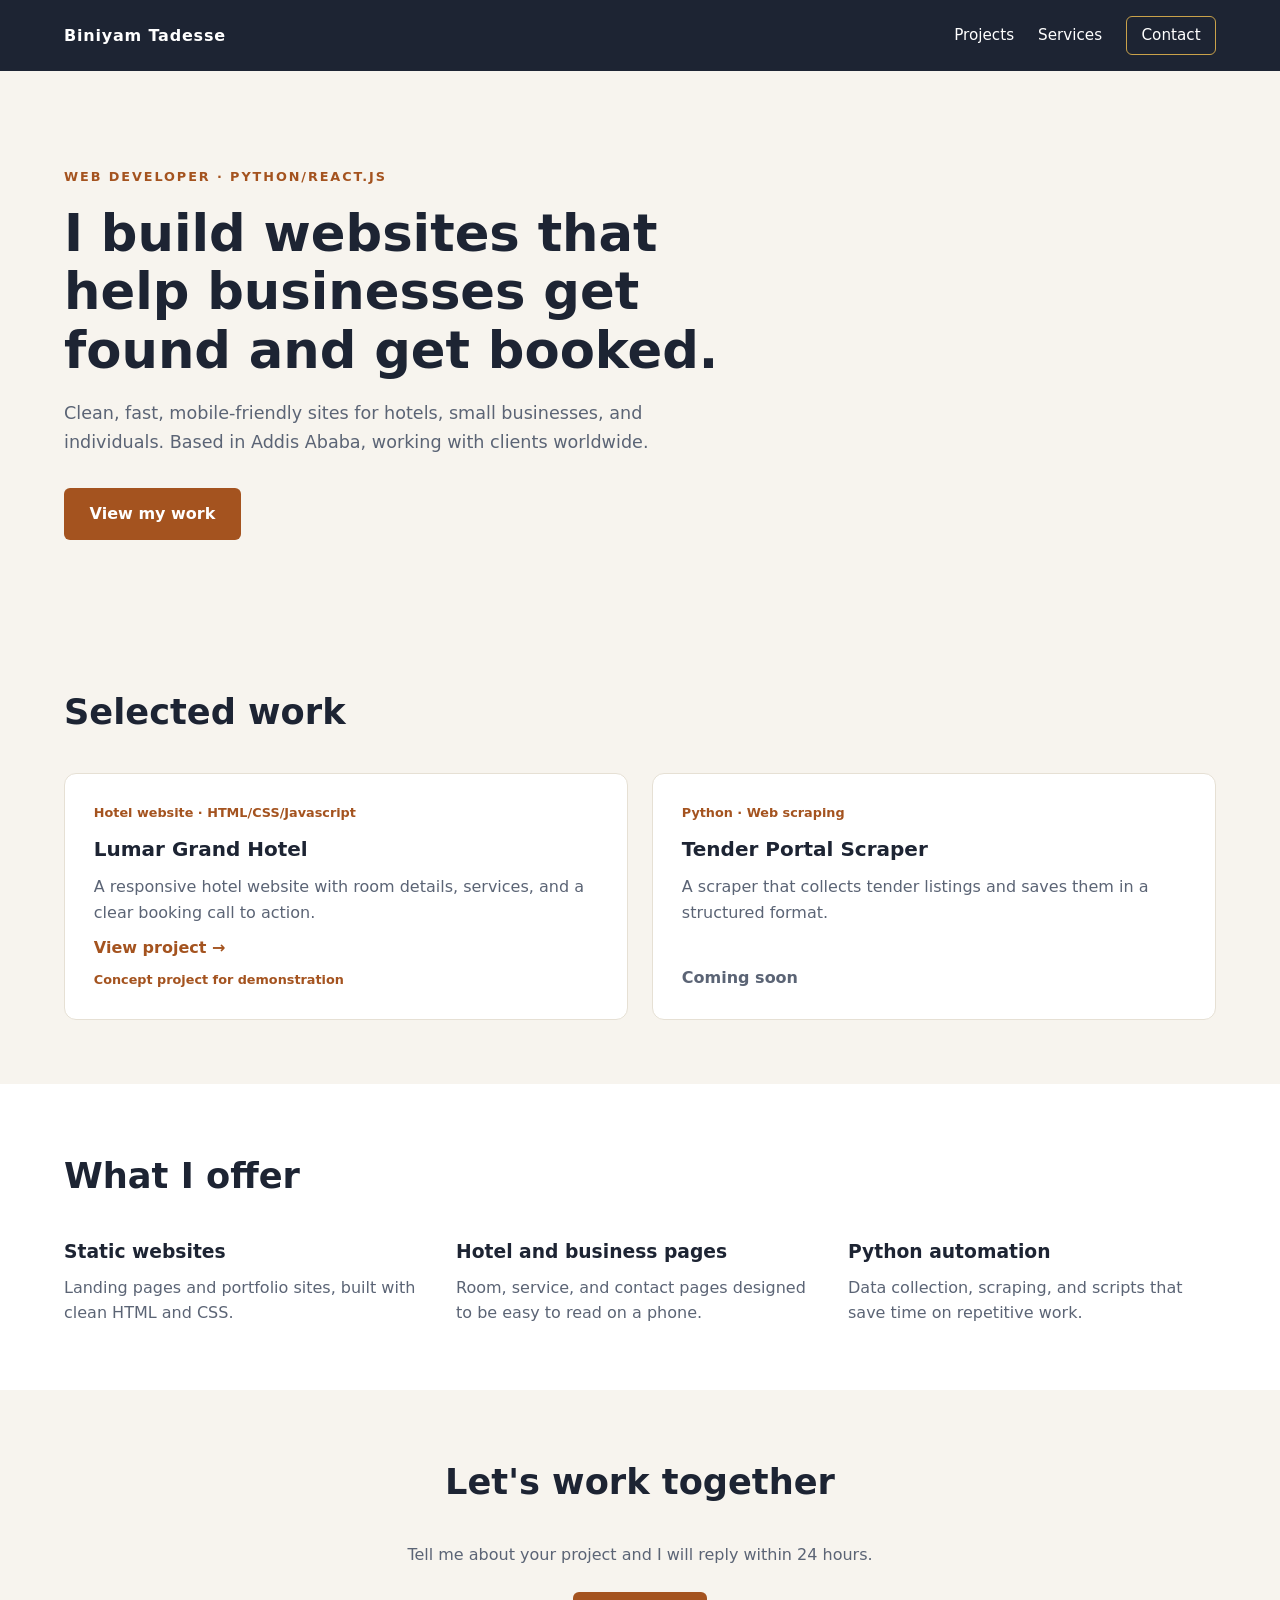
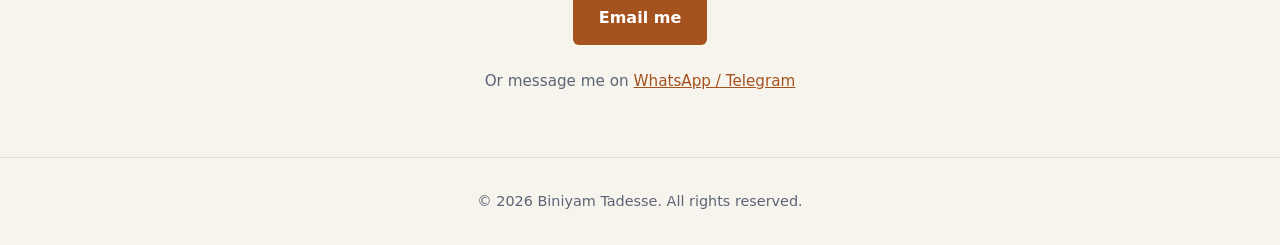
==== commit ffe19f8e: "Update title in index.html to Biniyam Tadesse" ====
--- a/index.html
+++ b/index.html
@@ -3,7 +3,7 @@
 <head>
   <meta charset="UTF-8">
   <meta name="viewport" content="width=device-width, initial-scale=1.0">
-  <title>[Your Name] | Web Developer</title>
+  <title>Biniyam Tadesse | Web Developer</title>
   <meta name="description" content="Portfolio of Biniyam Tadesse, web developer and Python specialist.">
   <link rel="stylesheet" href="style.css">
 </head>
--- a/style.css
+++ b/style.css
@@ -0,0 +1,132 @@
+:root {
+  --ink: #1d2433;
+  --muted: #5b6475;
+  --paper: #f7f4ee;
+  --white: #ffffff;
+  --accent: #a4531f;
+  --gold: #c9a24a;
+  --radius: 12px;
+}
+
+* { box-sizing: border-box; margin: 0; padding: 0; }
+
+body {
+  font-family: system-ui, -apple-system, "Segoe UI", Roboto, sans-serif;
+  color: var(--ink);
+  background: var(--paper);
+  line-height: 1.6;
+}
+
+a { color: inherit; }
+
+/* Header */
+.site-header {
+  position: sticky;
+  top: 0;
+  z-index: 10;
+  display: flex;
+  justify-content: space-between;
+  align-items: center;
+  padding: 1rem 5%;
+  background: var(--ink);
+  color: var(--white);
+}
+.logo { font-weight: 700; text-decoration: none; letter-spacing: 0.05em; }
+.site-header nav { display: flex; gap: 1.5rem; align-items: center; }
+.site-header nav a { text-decoration: none; font-size: 0.95rem; }
+.nav-cta {
+  border: 1px solid var(--gold);
+  padding: 0.4rem 0.9rem;
+  border-radius: 6px;
+}
+
+/* Hero */
+.hero { padding: 6rem 5% 5rem; max-width: 800px; }
+.eyebrow {
+  color: var(--accent);
+  text-transform: uppercase;
+  letter-spacing: 0.15em;
+  font-size: 0.8rem;
+  font-weight: 600;
+  margin-bottom: 1rem;
+}
+.hero h1 {
+  font-size: clamp(2rem, 5vw, 3.2rem);
+  line-height: 1.15;
+  margin-bottom: 1.2rem;
+}
+.lead { font-size: 1.1rem; color: var(--muted); margin-bottom: 2rem; }
+
+/* Buttons */
+.btn {
+  display: inline-block;
+  background: var(--accent);
+  color: var(--white);
+  padding: 0.85rem 1.6rem;
+  border-radius: 6px;
+  text-decoration: none;
+  font-weight: 600;
+}
+.btn:hover { opacity: 0.9; }
+
+/* Sections */
+.section { padding: 4rem 5%; }
+.section h2 { font-size: clamp(1.6rem, 3vw, 2.2rem); margin-bottom: 2rem; }
+.section-alt { background: var(--white); }
+
+/* Project cards */
+.project-grid {
+  display: grid;
+  gap: 1.5rem;
+  grid-template-columns: repeat(auto-fit, minmax(260px, 1fr));
+}
+.project-card {
+  display: flex;
+  flex-direction: column;
+  gap: 0.6rem;
+  padding: 1.8rem;
+  background: var(--white);
+  border: 1px solid #e6e0d4;
+  border-radius: var(--radius);
+  text-decoration: none;
+  transition: transform 0.2s, box-shadow 0.2s;
+}
+a.project-card:hover {
+  transform: translateY(-4px);
+  box-shadow: 0 10px 24px rgba(0, 0, 0, 0.08);
+}
+.project-tag { font-size: 0.8rem; color: var(--accent); font-weight: 600; }
+.project-card h3 { font-size: 1.25rem; }
+.project-card p { color: var(--muted); flex-grow: 1; }
+.project-link { font-weight: 600; color: var(--accent); }
+.project-link.muted { color: var(--muted); }
+
+/* Services */
+.service-grid {
+  display: grid;
+  gap: 1.5rem;
+  grid-template-columns: repeat(auto-fit, minmax(220px, 1fr));
+}
+.service h3 { margin-bottom: 0.5rem; }
+.service p { color: var(--muted); }
+
+/* Contact */
+.contact { text-align: center; }
+.contact p { color: var(--muted); margin-bottom: 1.5rem; }
+.contact .small { font-size: 0.95rem; margin: 1.5rem 0 0; }
+.contact .small a { color: var(--accent); }
+
+/* Footer */
+.site-footer {
+  text-align: center;
+  padding: 2rem 5%;
+  color: var(--muted);
+  font-size: 0.9rem;
+  border-top: 1px solid #e6e0d4;
+}
+
+/* Mobile */
+@media (max-width: 640px) {
+  .site-header { flex-direction: column; gap: 0.8rem; }
+  .site-header nav { gap: 1rem; }
+}
